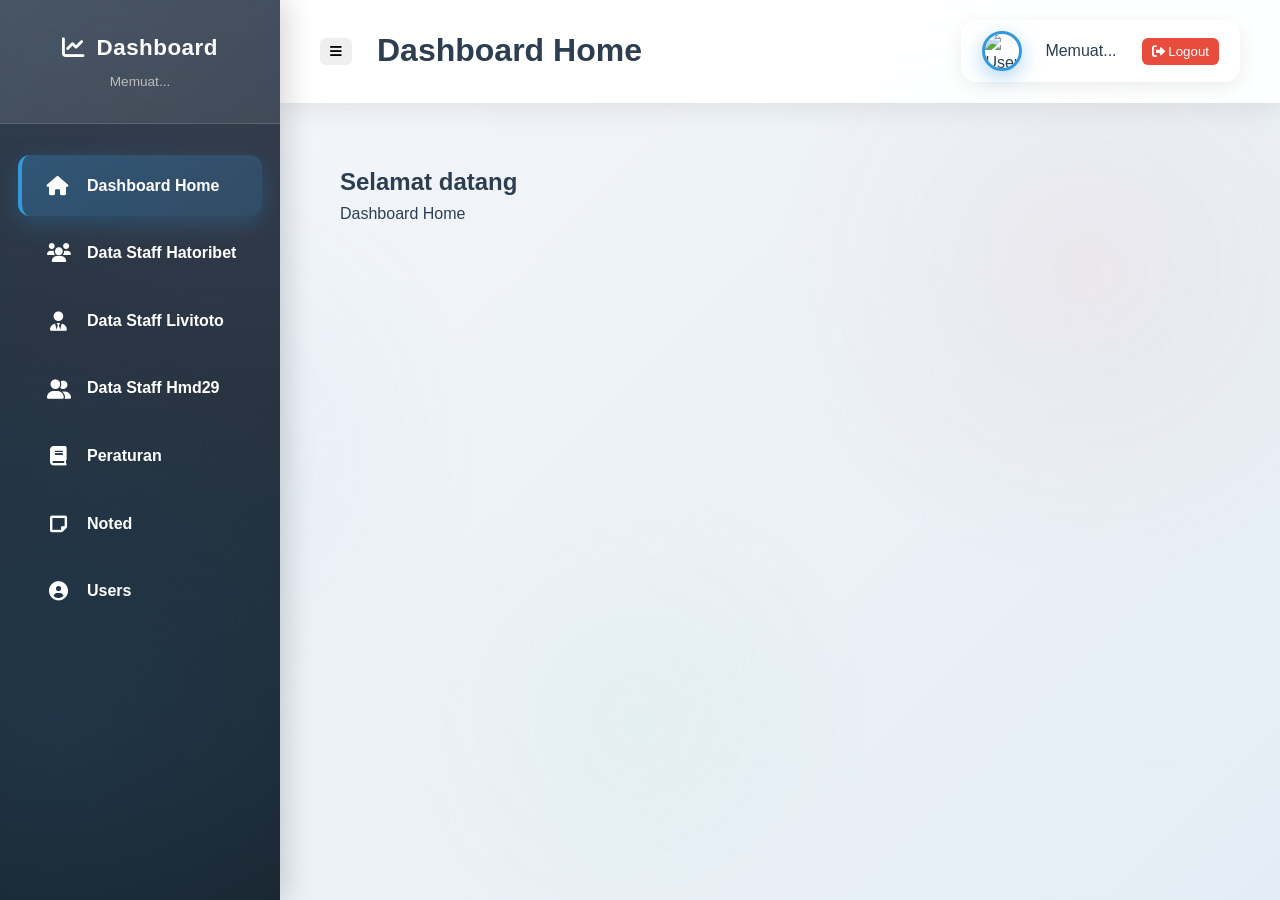
==== dashboard.html @ 5737545c "Update dashboard.html" ====
<!DOCTYPE html>
<html lang="id">
<head>
  <meta charset="utf-8" />
  <meta name="viewport" content="width=device-width,initial-scale=1" />
  <title>Dashboard Data Staff</title>
  <link rel="stylesheet" href="style.css">
  <link href="https://cdnjs.cloudflare.com/ajax/libs/font-awesome/6.0.0/css/all.min.css" rel="stylesheet">
  <style>
    .content-section{display:none;padding:20px}
    .content-section.active{display:block}
    .data-table{width:100%;border-collapse:collapse}
    .data-table th,.data-table td{padding:8px;border:1px solid #eee}
    .btn{padding:6px 10px;border-radius:6px;border:none;cursor:pointer}
    .btn-edit{background:#3498db;color:white}
    .btn-delete{background:#e74c3c;color:white}
    .btn-primary{background:#2ecc71;color:#fff;padding:8px 12px;border-radius:6px;border:none;cursor:pointer}
    .admin-only{display:none}
    body.admin-role .admin-only{display:inline-block}
    .collapsed{width:80px}
  </style>
</head>
<body>
  <div class="dashboard-container">
    <div class="sidebar">
      <div class="logo">
        <h2><i class="fas fa-chart-line"></i> Dashboard</h2>
        <p id="userEmail" style="font-size:.85em;color:#bbb;margin-top:5px">Memuat...</p>
      </div>
      <ul class="menu">
        <li class="menu-item active" data-content="home"><i class="fas fa-home"></i><span>Dashboard Home</span></li>
        <li class="menu-item" data-content="hatoribet"><i class="fas fa-users"></i><span>Data Staff Hatoribet</span></li>
        <li class="menu-item" data-content="livitoto"><i class="fas fa-user-tie"></i><span>Data Staff Livitoto</span></li>
        <li class="menu-item" data-content="hmd29"><i class="fas fa-user-friends"></i><span>Data Staff Hmd29</span></li>
        <li class="menu-item" data-content="peraturan"><i class="fas fa-book"></i><span>Peraturan</span></li>
        <li class="menu-item" data-content="noted"><i class="fas fa-sticky-note"></i><span>Noted</span></li>
        <li class="menu-item" data-content="users"><i class="fas fa-user-circle"></i><span>Users</span></li>
      </ul>
    </div>

    <div class="main-content">
      <header class="header">
        <div class="header-left">
          <button id="menuToggle" class="btn"><i class="fas fa-bars"></i></button>
          <h1 id="pageTitle">Dashboard Home</h1>
        </div>
        <div class="header-right">
          <div class="user-profile">
            <img id="userAvatar" src="https://ui-avatars.com/api/?name=User&background=0366d6&color=fff" style="width:40px;height:40px;border-radius:50%;" alt="User">
            <span id="userName" style="margin-left:8px">Memuat...</span>
            <button id="logoutBtn" class="btn" style="margin-left:10px;background:#e74c3c;color:white;"><i class="fas fa-sign-out-alt"></i> Logout</button>
          </div>
        </div>
      </header>

      <div class="content-area">
        <div id="home-content" class="content-section active">
          <h2>Selamat datang</h2>
          <p>Dashboard Home</p>
        </div>

        <!-- Hatoribet -->
        <div id="hatoribet-content" class="content-section">
          <div style="display:flex;justify-content:space-between;align-items:center">
            <h2>Data Staff Hatoribet</h2>
            <button id="addHatoribetBtn" class="btn-primary admin-only">Tambah Staff</button>
          </div>
          <table class="data-table" id="hatoribetTable"><thead><tr><th>Nama</th><th>Email</th><th>Gedung</th><th>Aksi</th></tr></thead><tbody></tbody></table>
        </div>

        <!-- Livitoto -->
        <div id="livitoto-content" class="content-section">
          <div style="display:flex;justify-content:space-between;align-items:center">
            <h2>Data Staff Livitoto</h2>
            <button id="addLivitotoBtn" class="btn-primary admin-only">Tambah Staff</button>
          </div>
          <table class="data-table" id="livitotoTable"><thead><tr><th>Nama</th><th>Email</th><th>Gedung</th><th>Aksi</th></tr></thead><tbody></tbody></table>
        </div>

        <!-- HMD29 -->
        <div id="hmd29-content" class="content-section">
          <div style="display:flex;justify-content:space-between;align-items:center">
            <h2>Data Staff Hmd29</h2>
            <button id="addHmd29Btn" class="btn-primary admin-only">Tambah Staff</button>
          </div>
          <table class="data-table" id="hmd29Table"><thead><tr><th>Nama</th><th>Email</th><th>Gedung</th><th>Aksi</th></tr></thead><tbody></tbody></table>
        </div>

        <!-- Peraturan -->
        <div id="peraturan-content" class="content-section">
          <h2>Peraturan</h2>
          <button id="addPeraturanBtn" class="btn-primary admin-only">Tambah Peraturan</button>
          <ul id="peraturanList"></ul>
        </div>

        <!-- Noted -->
        <div id="noted-content" class="content-section">
          <h2>Noted</h2>
          <button id="addNotedBtn" class="btn-primary admin-only">Tambah Noted</button>
          <ul id="notedList"></ul>
        </div>

        <!-- Users -->
        <div id="users-content" class="content-section">
          <h2>Manajemen Users</h2>
          <table class="data-table" id="usersTable"><thead><tr><th>Email</th><th>Username</th><th>Role</th><th>Can Edit</th><th>Aksi</th></tr></thead><tbody></tbody></table>
        </div>

      </div>
    </div>
  </div>

  <!-- 🔥 Firebase + Role Script -->
  <script type="module">
    import { initializeApp } from "https://www.gstatic.com/firebasejs/11.0.1/firebase-app.js";
    import { getAuth, onAuthStateChanged, signOut } from "https://www.gstatic.com/firebasejs/11.0.1/firebase-auth.js";
    import { getFirestore, collection, getDocs } from "https://www.gstatic.com/firebasejs/11.0.1/firebase-firestore.js";

    const firebaseConfig = {
      apiKey: "AIzaSyClRE2w0JeSj81gkccPC1au3hG8lQYbLzw",
      authDomain: "dashboard-png.firebaseapp.com",
      projectId: "dashboard-png",
      storageBucket: "dashboard-png.appspot.com",
      messagingSenderId: "121187805643",
      appId: "1:121187805643:web:6c67dd587abbe09f782e4e",
      measurementId: "G-N5MV2N5X33"
    };

    const app = initializeApp(firebaseConfig);
    const auth = getAuth(app);
    const db = getFirestore(app);

    const logoutBtn = document.getElementById("logoutBtn");
    const userEmail = document.getElementById("userEmail");
    const userName = document.getElementById("userName");
    const userAvatar = document.getElementById("userAvatar");

    onAuthStateChanged(auth, async (user) => {
      if (!user) {
        window.location.href = "index.html";
        return;
      }
      userEmail.textContent = user.email;
      userName.textContent = user.email.split('@')[0];
      userAvatar.src = `https://ui-avatars.com/api/?name=${encodeURIComponent(user.email.split('@')[0])}&background=0366d6&color=fff`;

      const isAdmin = user.email === "admin@company.com";
      document.body.classList.toggle("admin-role", isAdmin);

      try {
        const querySnapshot = await getDocs(collection(db, "staff"));
        console.log("Data staff:", querySnapshot.size);
      } catch (e) {
        console.warn("Firestore belum aktif atau kosong:", e.message);
      }
    });

    logoutBtn.addEventListener("click", async () => {
      await signOut(auth);
      window.location.href = "index.html";
    });
  </script>

  <!-- Script tampilan dashboard -->
  <script src="script.js"></script>
</body>
</html>
---- style.css ----
* {
    margin: 0;
    padding: 0;
    box-sizing: border-box;
    font-family: 'Segoe UI', Tahoma, Geneva, Verdana, sans-serif;
}

:root {
    --primary-color: #3498db;
    --secondary-color: #2c3e50;
    --accent-color: #e74c3c;
    --success-color: #27ae60;
    --warning-color: #f39c12;
    --light-bg: #f8f9fa;
    --dark-text: #2c3e50;
    --light-text: #7f8c8d;
    --border-color: #e1e8ed;
    --sidebar-width: 280px;
    --sidebar-collapsed: 80px;
    --card-shadow: 0 15px 35px rgba(0, 0, 0, 0.1);
    --hover-shadow: 0 25px 50px rgba(0, 0, 0, 0.15);
    --gradient-primary: linear-gradient(135deg, #667eea 0%, #764ba2 100%);
    --gradient-secondary: linear-gradient(135deg, #f093fb 0%, #f5576c 100%);
    --gradient-success: linear-gradient(135deg, #4facfe 0%, #00f2fe 100%);
    --gradient-warning: linear-gradient(135deg, #43e97b 0%, #38f9d7 100%);
}

body {
    background: linear-gradient(135deg, #f5f7fa 0%, #e4edf5 100%);
    color: var(--dark-text);
    line-height: 1.6;
    min-height: 100vh;
    position: relative;
    overflow-x: hidden;
}

body::before {
    content: '';
    position: fixed;
    top: 0;
    left: 0;
    width: 100%;
    height: 100%;
    background: 
        radial-gradient(circle at 15% 50%, rgba(52, 152, 219, 0.05) 0%, transparent 25%),
        radial-gradient(circle at 85% 30%, rgba(231, 76, 60, 0.05) 0%, transparent 25%),
        radial-gradient(circle at 50% 80%, rgba(46, 204, 113, 0.03) 0%, transparent 25%);
    z-index: -1;
}

.dashboard-container {
    display: flex;
    min-height: 100vh;
}

/* ===== SIDEBAR STYLES YANG DIPERBAIKI ===== */
.sidebar {
    width: var(--sidebar-width);
    background: linear-gradient(180deg, var(--secondary-color) 0%, #1a252f 100%);
    color: white;
    transition: all 0.4s cubic-bezier(0.4, 0, 0.2, 1);
    position: fixed;
    height: 100vh;
    z-index: 1000;
    box-shadow: 8px 0 25px rgba(0, 0, 0, 0.15);
    border-right: none;
    overflow: hidden;
}

.sidebar::before {
    content: '';
    position: absolute;
    top: 0;
    left: 0;
    width: 100%;
    height: 100%;
    background: 
        radial-gradient(circle at 20% 80%, rgba(52, 152, 219, 0.1) 0%, transparent 50%),
        radial-gradient(circle at 80% 20%, rgba(231, 76, 60, 0.05) 0%, transparent 50%);
    pointer-events: none;
}

.sidebar.collapsed {
    width: var(--sidebar-collapsed);
}

.logo {
    padding: 30px 25px;
    border-bottom: 1px solid rgba(255, 255, 255, 0.15);
    text-align: center;
    background: rgba(255, 255, 255, 0.08);
    backdrop-filter: blur(10px);
    position: relative;
    overflow: hidden;
}

.logo::before {
    content: '';
    position: absolute;
    top: 0;
    left: 0;
    width: 100%;
    height: 100%;
    background: linear-gradient(135deg, rgba(255, 255, 255, 0.1), transparent);
    opacity: 0.5;
}

.logo h2 {
    font-size: 1.4rem;
    display: flex;
    align-items: center;
    justify-content: center;
    gap: 12px;
    font-weight: 700;
    letter-spacing: 0.5px;
    position: relative;
}

.menu {
    list-style: none;
    padding: 25px 0;
}

.menu-item {
    padding: 18px 25px;
    display: flex;
    align-items: center;
    gap: 18px;
    cursor: pointer;
    transition: all 0.4s cubic-bezier(0.4, 0, 0.2, 1);
    border-left: 4px solid transparent;
    margin: 6px 18px;
    border-radius: 12px;
    position: relative;
    overflow: hidden;
}

.menu-item::before {
    content: '';
    position: absolute;
    top: 0;
    left: -100%;
    width: 100%;
    height: 100%;
    background: linear-gradient(90deg, transparent, rgba(255, 255, 255, 0.15), transparent);
    transition: left 0.6s;
}

.menu-item:hover::before {
    left: 100%;
}

.menu-item:hover {
    background: linear-gradient(135deg, rgba(52, 152, 219, 0.25), rgba(52, 152, 219, 0.15));
    border-left-color: var(--primary-color);
    transform: translateX(8px);
    box-shadow: 0 8px 25px rgba(52, 152, 219, 0.2);
}

.menu-item.active {
    background: linear-gradient(135deg, rgba(52, 152, 219, 0.3), rgba(52, 152, 219, 0.2));
    border-left-color: var(--primary-color);
    box-shadow: 0 8px 25px rgba(52, 152, 219, 0.25);
}

.menu-item i {
    width: 22px;
    text-align: center;
    font-size: 1.2rem;
    transition: transform 0.3s ease;
    position: relative;
    z-index: 1;
}

.menu-item:hover i {
    transform: scale(1.1);
}

.menu-item span {
    transition: all 0.3s ease;
    font-weight: 600;
    position: relative;
    z-index: 1;
}

.sidebar.collapsed .menu-item span {
    opacity: 0;
    width: 0;
    overflow: hidden;
}

/* ===== MAIN CONTENT STYLES YANG DIPERBAIKI ===== */
.main-content {
    flex: 1;
    margin-left: var(--sidebar-width);
    transition: margin-left 0.4s cubic-bezier(0.4, 0, 0.2, 1);
    background: transparent;
}

.sidebar.collapsed ~ .main-content {
    margin-left: var(--sidebar-collapsed);
}

.header {
    background: rgba(255, 255, 255, 0.95);
    backdrop-filter: blur(20px);
    padding: 20px 40px;
    box-shadow: 0 5px 25px rgba(0, 0, 0, 0.08);
    display: flex;
    justify-content: space-between;
    align-items: center;
    position: sticky;
    top: 0;
    z-index: 100;
    border-bottom: 1px solid rgba(255, 255, 255, 0.8);
}

.header-left {
    display: flex;
    align-items: center;
    gap: 25px;
}

.menu-toggle {
    background: none;
    border: none;
    font-size: 1.4rem;
    cursor: pointer;
    color: var(--dark-text);
    padding: 12px 14px;
    border-radius: 12px;
    transition: all 0.4s cubic-bezier(0.4, 0, 0.2, 1);
    background: rgba(52, 152, 219, 0.1);
    box-shadow: 0 4px 15px rgba(52, 152, 219, 0.2);
}

.menu-toggle:hover {
    background: rgba(52, 152, 219, 0.2);
    transform: rotate(90deg) scale(1.1);
}

.header-right .user-profile {
    display: flex;
    align-items: center;
    gap: 15px;
    padding: 10px 20px;
    border-radius: 15px;
    background: rgba(255, 255, 255, 0.8);
    backdrop-filter: blur(10px);
    transition: all 0.3s ease;
    border: 1px solid rgba(255, 255, 255, 0.5);
    box-shadow: 0 5px 20px rgba(0, 0, 0, 0.08);
}

.header-right .user-profile:hover {
    background: rgba(255, 255, 255, 0.95);
    transform: translateY(-2px);
    box-shadow: 0 8px 25px rgba(0, 0, 0, 0.12);
}

.user-profile img {
    width: 45px;
    height: 45px;
    border-radius: 50%;
    border: 3px solid var(--primary-color);
    box-shadow: 0 6px 20px rgba(52, 152, 219, 0.4);
    transition: transform 0.3s ease;
}

.user-profile:hover img {
    transform: scale(1.1);
}

/* ===== LOGOUT BUTTON STYLES YANG DIPERBAIKI ===== */
.logout-btn {
    background: linear-gradient(135deg, var(--accent-color), #c0392b) !important;
    color: white !important;
    border: none !important;
    padding: 12px 20px !important;
    border-radius: 10px !important;
    cursor: pointer !important;
    margin-left: 15px !important;
    font-size: 14px !important;
    font-weight: 600 !important;
    transition: all 0.4s cubic-bezier(0.4, 0, 0.2, 1) !important;
    box-shadow: 0 6px 20px rgba(231, 76, 60, 0.4) !important;
    position: relative !important;
    overflow: hidden !important;
}

.logout-btn::before {
    content: '' !important;
    position: absolute !important;
    top: 0 !important;
    left: -100% !important;
    width: 100% !important;
    height: 100% !important;
    background: linear-gradient(90deg, transparent, rgba(255, 255, 255, 0.2), transparent) !important;
    transition: left 0.6s !important;
}

.logout-btn:hover::before {
    left: 100% !important;
}

.logout-btn:hover {
    background: linear-gradient(135deg, #c0392b, #a93226) !important;
    transform: translateY(-3px) !important;
    box-shadow: 0 10px 30px rgba(231, 76, 60, 0.5) !important;
}

/* ===== CONTENT AREA STYLES YANG DIPERBAIKI ===== */
.content-area {
    padding: 40px;
}

.content-section {
    display: none;
    animation: fadeInUp 0.6s cubic-bezier(0.4, 0, 0.2, 1);
}

.content-section.active {
    display: block;
}

@keyframes fadeInUp {
    from { 
        opacity: 0; 
        transform: translateY(40px); 
    }
    to { 
        opacity: 1; 
        transform: translateY(0); 
    }
}

@keyframes fadeIn {
    from { 
        opacity: 0; 
        transform: translateY(20px); 
    }
    to { 
        opacity: 1; 
        transform: translateY(0); 
    }
}

/* ===== HOME CONTENT YANG DIPERBAIKI ===== */
.welcome-section {
    background: var(--gradient-primary);
    color: white;
    padding: 50px 45px;
    border-radius: 25px;
    margin-bottom: 40px;
    text-align: center;
    position: relative;
    overflow: hidden;
    box-shadow: var(--card-shadow);
}

.welcome-section::before {
    content: '';
    position: absolute;
    top: -50%;
    left: -50%;
    width: 200%;
    height: 200%;
    background: 
        radial-gradient(circle at 20% 80%, rgba(255, 255, 255, 0.15) 0%, transparent 50%),
        radial-gradient(circle at 80% 20%, rgba(255, 255, 255, 0.1) 0%, transparent 50%);
    animation: rotate 15s linear infinite;
}

@keyframes rotate {
    from { transform: rotate(0deg); }
    to { transform: rotate(360deg); }
}

.welcome-section h2 {
    font-size: 2.5rem;
    margin-bottom: 20px;
    font-weight: 800;
    position: relative;
    text-shadow: 0 2px 10px rgba(0, 0, 0, 0.2);
}

.welcome-section p {
    font-size: 1.2rem;
    opacity: 0.9;
    position: relative;
    font-weight: 500;
}

.stats-grid {
    display: grid;
    grid-template-columns: repeat(auto-fit, minmax(300px, 1fr));
    gap: 30px;
    margin-bottom: 40px;
}

.stat-card {
    background: rgba(255, 255, 255, 0.95);
    backdrop-filter: blur(20px);
    padding: 35px 30px;
    border-radius: 20px;
    box-shadow: var(--card-shadow);
    display: flex;
    align-items: center;
    gap: 25px;
    transition: all 0.5s cubic-bezier(0.4, 0, 0.2, 1);
    position: relative;
    overflow: hidden;
    border: 1px solid rgba(255, 255, 255, 0.8);
}

.stat-card::before {
    content: '';
    position: absolute;
    top: 0;
    left: 0;
    right: 0;
    height: 5px;
    background: var(--gradient-primary);
}

.stat-card::after {
    content: '';
    position: absolute;
    top: 0;
    left: -100%;
    width: 100%;
    height: 100%;
    background: linear-gradient(90deg, transparent, rgba(255, 255, 255, 0.4), transparent);
    transition: left 0.6s;
}

.stat-card:hover::after {
    left: 100%;
}

.stat-card:hover {
    transform: translateY(-10px) scale(1.02);
    box-shadow: var(--hover-shadow);
}

.stat-icon {
    width: 80px;
    height: 80px;
    background: var(--gradient-primary);
    border-radius: 20px;
    display: flex;
    align-items: center;
    justify-content: center;
    font-size: 2rem;
    color: white;
    box-shadow: 0 10px 30px rgba(52, 152, 219, 0.4);
    position: relative;
    overflow: hidden;
}

.stat-icon::before {
    content: '';
    position: absolute;
    top: 0;
    left: 0;
    width: 100%;
    height: 100%;
    background: linear-gradient(135deg, rgba(255, 255, 255, 0.2), transparent);
}

.stat-info {
    flex: 1;
}

.stat-info h3 {
    color: var(--light-text);
    font-size: 1rem;
    margin-bottom: 10px;
    font-weight: 700;
    text-transform: uppercase;
    letter-spacing: 0.8px;
}

.stat-number {
    font-size: 2.5rem;
    font-weight: 900;
    color: var(--dark-text);
    background: linear-gradient(135deg, var(--dark-text), var(--primary-color));
    -webkit-background-clip: text;
    -webkit-text-fill-color: transparent;
    text-shadow: 0 2px 10px rgba(0, 0, 0, 0.1);
}

.recent-activity {
    background: rgba(255, 255, 255, 0.95);
    backdrop-filter: blur(20px);
    padding: 35px;
    border-radius: 20px;
    box-shadow: var(--card-shadow);
    text-align: center;
    border: 1px solid rgba(255, 255, 255, 0.8);
}

.recent-activity h3 {
    margin-bottom: 30px;
    color: var(--dark-text);
    font-size: 1.5rem;
    font-weight: 800;
    position: relative;
    display: inline-block;
}

.recent-activity h3::after {
    content: '';
    position: absolute;
    bottom: -10px;
    left: 50%;
    transform: translateX(-50%);
    width: 60px;
    height: 4px;
    background: var(--gradient-primary);
    border-radius: 2px;
}

.activity-list {
    text-align: left;
}

.activity-item {
    display: flex;
    align-items: center;
    gap: 20px;
    padding: 20px 0;
    border-bottom: 1px solid rgba(0, 0, 0, 0.08);
    transition: all 0.3s ease;
    border-radius: 12px;
    margin: 5px 0;
}

.activity-item:hover {
    background: rgba(52, 152, 219, 0.05);
    padding-left: 15px;
    transform: translateX(5px);
}

.activity-item:last-child {
    border-bottom: none;
}

.activity-icon {
    width: 50px;
    height: 50px;
    background: linear-gradient(135deg, var(--primary-color), #2980b9);
    border-radius: 14px;
    display: flex;
    align-items: center;
    justify-content: center;
    color: white;
    box-shadow: 0 6px 20px rgba(52, 152, 219, 0.4);
    position: relative;
    overflow: hidden;
}

.activity-icon::before {
    content: '';
    position: absolute;
    top: 0;
    left: 0;
    width: 100%;
    height: 100%;
    background: linear-gradient(135deg, rgba(255, 255, 255, 0.2), transparent);
}

.activity-content {
    flex: 1;
    text-align: left;
}

/* ===== ACTIVITY STYLES IMPROVEMENT ===== */
.activity-header {
    display: flex;
    justify-content: space-between;
    align-items: center;
    margin-bottom: 8px;
    gap: 15px;
    flex-wrap: wrap;
}

.activity-timestamp {
    font-size: 0.8rem;
    font-weight: 700;
    color: var(--primary-color);
    background: rgba(52, 152, 219, 0.1);
    padding: 4px 8px;
    border-radius: 6px;
    border: 1px solid rgba(52, 152, 219, 0.2);
}

.activity-user {
    font-size: 0.8rem;
    font-weight: 600;
    color: var(--light-text);
    background: rgba(127, 140, 141, 0.1);
    padding: 4px 8px;
    border-radius: 6px;
    border: 1px solid rgba(127, 140, 141, 0.2);
}

.activity-message {
    font-weight: 700;
    color: var(--dark-text);
    font-size: 0.95rem;
    margin: 0;
    line-height: 1.4;
}

.activity-content {
    flex: 1;
    text-align: left;
}

.activity-item:hover .activity-timestamp {
    background: rgba(52, 152, 219, 0.2);
    transform: translateY(-1px);
}

.activity-item:hover .activity-user {
    background: rgba(127, 140, 141, 0.2);
    transform: translateY(-1px);
}

/* ===== SECTION HEADER YANG DIPERBAIKI ===== */
.section-header {
    display: flex;
    justify-content: space-between;
    align-items: center;
    margin-bottom: 40px;
    text-align: center;
}

.section-header h2 {
    color: var(--dark-text);
    flex: 1;
    font-size: 2rem;
    font-weight: 900;
    background: linear-gradient(135deg, var(--dark-text), var(--primary-color));
    -webkit-background-clip: text;
    -webkit-text-fill-color: transparent;
    text-shadow: 0 2px 10px rgba(0, 0, 0, 0.1);
}

.btn-primary {
    background: var(--gradient-primary);
    color: white;
    border: none;
    padding: 16px 28px;
    border-radius: 15px;
    cursor: pointer;
    display: flex;
    align-items: center;
    gap: 12px;
    transition: all 0.4s cubic-bezier(0.4, 0, 0.2, 1);
    font-weight: 700;
    box-shadow: 0 8px 25px rgba(52, 152, 219, 0.4);
    position: relative;
    overflow: hidden;
}

.btn-primary::before {
    content: '';
    position: absolute;
    top: 0;
    left: -100%;
    width: 100%;
    height: 100%;
    background: linear-gradient(90deg, transparent, rgba(255, 255, 255, 0.2), transparent);
    transition: left 0.6s;
}

.btn-primary:hover::before {
    left: 100%;
}

.btn-primary:hover {
    transform: translateY(-5px);
    box-shadow: 0 15px 35px rgba(52, 152, 219, 0.5);
}

/* ===== TABLE CONTAINER YANG DIPERBAIKI ===== */
.table-container {
    background: rgba(255, 255, 255, 0.95);
    backdrop-filter: blur(20px);
    border-radius: 20px;
    overflow: hidden;
    box-shadow: var(--card-shadow);
    border: 1px solid rgba(255, 255, 255, 0.8);
}

.table-wrapper {
    overflow-x: auto;
    max-width: 100%;
    border-radius: 20px;
}

.data-table {
    width: 100%;
    border-collapse: collapse;
    min-width: 1200px;
}

.data-table th,
.data-table td {
    padding: 18px 20px;
    text-align: center;
    border-bottom: 1px solid rgba(0, 0, 0, 0.08);
    font-size: 0.95rem;
    vertical-align: middle;
    transition: all 0.3s ease;
}

.data-table th {
    background: linear-gradient(135deg, #f8f9fa, #e9ecef);
    font-weight: 800;
    color: var(--dark-text);
    position: sticky;
    top: 0;
    white-space: nowrap;
    text-transform: uppercase;
    letter-spacing: 0.8px;
    font-size: 0.9rem;
    backdrop-filter: blur(10px);
}

.data-table tr {
    transition: all 0.3s ease;
}

.data-table tr:hover td {
    background: rgba(52, 152, 219, 0.05);
    transform: scale(1.01);
}

.data-table th:nth-child(1) { min-width: 160px; }
.data-table th:nth-child(2) { min-width: 90px; }
.data-table th:nth-child(3) { min-width: 110px; }
.data-table th:nth-child(4) { min-width: 110px; }
.data-table th:nth-child(5) { min-width: 190px; }
.data-table th:nth-child(6) { min-width: 110px; }
.data-table th:nth-child(7) { min-width: 130px; }
.data-table th:nth-child(8) { min-width: 160px; }
.data-table th:nth-child(9) { min-width: 110px; }
.data-table th:nth-child(10) { min-width: 110px; }
.data-table th:nth-child(11) { min-width: 90px; }
.data-table th:nth-child(12) { min-width: 130px; }
.data-table th:nth-child(13) { min-width: 130px; }

/* ===== STAFF INFO YANG DIPERBAIKI ===== */
.staff-info {
    display: flex;
    align-items: center;
    justify-content: center;
}

.staff-details {
    text-align: center;
}

.staff-name {
    font-weight: 800;
    color: var(--dark-text);
    font-size: 1rem;
}

.staff-inisial {
    font-size: 0.85rem;
    color: var(--light-text);
    margin-top: 3px;
}

.status {
    padding: 8px 16px;
    border-radius: 25px;
    font-size: 0.85rem;
    font-weight: 700;
    display: inline-block;
    box-shadow: 0 4px 15px rgba(0, 0, 0, 0.1);
}

.status.active {
    background: linear-gradient(135deg, #d4edda, #c3e6cb);
    color: #155724;
}

.status.inactive {
    background: linear-gradient(135deg, #f8d7da, #f1b0b7);
    color: #721c24;
}

.masa-kerja-badge {
    padding: 10px 14px;
    border-radius: 10px;
    font-size: 0.85rem;
    font-weight: 700;
    display: inline-block;
    min-width: 110px;
    box-shadow: 0 4px 15px rgba(0, 0, 0, 0.1);
}

.masa-kerja-badge.new {
    background: linear-gradient(135deg, #fff3cd, #ffeaa7);
    color: #856404;
    border: 1px solid #ffeaa7;
}

.masa-kerja-badge.mid {
    background: linear-gradient(135deg, #d1ecf1, #b8e2e8);
    color: #0c5460;
    border: 1px solid #b8e2e8;
}

.masa-kerja-badge.senior {
    background: linear-gradient(135deg, #d4edda, #c3e6cb);
    color: #155724;
    border: 1px solid #c3e6cb;
}

.action-buttons {
    display: flex;
    gap: 8px;
    justify-content: center;
}

.btn-action {
    background: none;
    border: none;
    padding: 12px;
    border-radius: 10px;
    cursor: pointer;
    color: var(--light-text);
    transition: all 0.3s ease;
    display: flex;
    align-items: center;
    justify-content: center;
    box-shadow: 0 4px 15px rgba(0, 0, 0, 0.1);
    position: relative;
    overflow: hidden;
}

.btn-action::before {
    content: '';
    position: absolute;
    top: 0;
    left: -100%;
    width: 100%;
    height: 100%;
    background: linear-gradient(90deg, transparent, rgba(255, 255, 255, 0.3), transparent);
    transition: left 0.4s;
}

.btn-action:hover::before {
    left: 100%;
}

.btn-action:hover {
    transform: translateY(-3px);
    box-shadow: 0 8px 25px rgba(0, 0, 0, 0.15);
}

.btn-view {
    background: linear-gradient(135deg, #17a2b8, #138496);
    color: white;
}

.btn-view:hover {
    background: linear-gradient(135deg, #138496, #117a8b);
}

.btn-edit {
    background: linear-gradient(135deg, #ffc107, #e0a800);
    color: white;
}

.btn-edit:hover {
    background: linear-gradient(135deg, #e0a800, #d39e00);
}

.btn-delete {
    background: linear-gradient(135deg, #dc3545, #c82333);
    color: white;
}

.btn-delete:hover {
    background: linear-gradient(135deg, #c82333, #bd2130);
}

.empty-state {
    text-align: center;
    padding: 80px 20px;
    color: var(--light-text);
}

.empty-state i {
    font-size: 4rem;
    margin-bottom: 25px;
    opacity: 0.6;
    display: block;
    color: var(--primary-color);
}

.empty-state p {
    font-size: 1.3rem;
    margin: 0;
    font-weight: 600;
}

/* ===== USERS GRID YANG DIPERBAIKI ===== */
.users-grid {
    display: grid;
    grid-template-columns: repeat(auto-fill, minmax(340px, 1fr));
    gap: 30px;
}

.user-card {
    background: rgba(255, 255, 255, 0.95);
    backdrop-filter: blur(20px);
    padding: 35px 30px;
    border-radius: 20px;
    box-shadow: var(--card-shadow);
    display: flex;
    align-items: center;
    gap: 20px;
    text-align: center;
    transition: all 0.4s cubic-bezier(0.4, 0, 0.2, 1);
    border: 1px solid rgba(255, 255, 255, 0.8);
    position: relative;
    overflow: hidden;
}

.user-card::before {
    content: '';
    position: absolute;
    top: 0;
    left: 0;
    right: 0;
    height: 5px;
    background: var(--gradient-primary);
}

.user-card:hover {
    transform: translateY(-8px);
    box-shadow: var(--hover-shadow);
}

.user-avatar img {
    width: 70px;
    height: 70px;
    border-radius: 50%;
    border: 4px solid var(--primary-color);
    box-shadow: 0 8px 25px rgba(52, 152, 219, 0.4);
    transition: transform 0.3s ease;
}

.user-card:hover .user-avatar img {
    transform: scale(1.1);
}

.user-info {
    flex: 1;
    text-align: center;
}

.user-info h3 {
    margin-bottom: 10px;
    font-weight: 800;
    color: var(--dark-text);
    font-size: 1.2rem;
}

.user-info p {
    color: var(--light-text);
    margin-bottom: 12px;
    font-size: 1rem;
}

.role {
    padding: 6px 16px;
    border-radius: 20px;
    font-size: 0.8rem;
    font-weight: 800;
    text-transform: uppercase;
    letter-spacing: 0.8px;
    box-shadow: 0 4px 15px rgba(0, 0, 0, 0.1);
}

.role.administrator {
    background: linear-gradient(135deg, #d4edff, #b3d9ff);
    color: #004085;
}

.role.kasir {
    background: linear-gradient(135deg, #e2e3e5, #d6d8db);
    color: #383d41;
}

.user-actions {
    display: flex;
    gap: 8px;
}

/* ===== MODAL STYLES YANG DIPERBAIKI ===== */
.modal {
    display: none;
    position: fixed;
    z-index: 2000;
    left: 0;
    top: 0;
    width: 100%;
    height: 100%;
    background-color: rgba(0, 0, 0, 0.7);
    backdrop-filter: blur(8px);
    animation: fadeIn 0.4s ease;
}

.modal-content {
    background-color: rgba(255, 255, 255, 0.95);
    backdrop-filter: blur(30px);
    margin: 3% auto;
    padding: 0;
    border-radius: 25px;
    width: 90%;
    max-width: 900px;
    max-height: 90vh;
    overflow-y: auto;
    box-shadow: 
        0 30px 60px rgba(0, 0, 0, 0.3),
        0 0 0 1px rgba(255, 255, 255, 0.2);
    animation: slideInUp 0.5s cubic-bezier(0.4, 0, 0.2, 1);
    border: 1px solid rgba(255, 255, 255, 0.3);
}

@keyframes slideInUp {
    from { 
        transform: translateY(60px) scale(0.95); 
        opacity: 0; 
    }
    to { 
        transform: translateY(0) scale(1); 
        opacity: 1; 
    }
}

.modal-header {
    background: var(--gradient-primary);
    color: white;
    padding: 30px 40px;
    border-radius: 25px 25px 0 0;
    display: flex;
    justify-content: space-between;
    align-items: center;
    text-align: center;
    position: relative;
    overflow: hidden;
}

.modal-header::before {
    content: '';
    position: absolute;
    top: -50%;
    left: -50%;
    width: 200%;
    height: 200%;
    background: 
        radial-gradient(circle at 20% 80%, rgba(255, 255, 255, 0.2) 0%, transparent 50%),
        radial-gradient(circle at 80% 20%, rgba(255, 255, 255, 0.1) 0%, transparent 50%);
}

.modal-header h3 {
    margin: 0;
    font-size: 1.7rem;
    flex: 1;
    font-weight: 800;
    position: relative;
    text-shadow: 0 2px 10px rgba(0, 0, 0, 0.2);
}

.close {
    font-size: 30px;
    font-weight: bold;
    cursor: pointer;
    transition: all 0.3s ease;
    position: relative;
    z-index: 1;
    width: 40px;
    height: 40px;
    display: flex;
    align-items: center;
    justify-content: center;
    border-radius: 50%;
}

.close:hover {
    transform: rotate(90deg) scale(1.1);
    background: rgba(255, 255, 255, 0.2);
}

.modal-body {
    padding: 40px;
}

/* ===== FORM STYLES YANG DIPERBAIKI ===== */
.staff-form {
    display: flex;
    flex-direction: column;
    gap: 30px;
}

.form-row {
    display: grid;
    grid-template-columns: 1fr 1fr;
    gap: 30px;
}

.form-group {
    display: flex;
    flex-direction: column;
    text-align: left;
}

.form-group label {
    margin-bottom: 12px;
    font-weight: 800;
    color: var(--dark-text);
    font-size: 1rem;
    text-transform: uppercase;
    letter-spacing: 0.8px;
}

.form-group input,
.form-group select,
.form-group textarea {
    padding: 16px 20px;
    border: 2px solid rgba(0, 0, 0, 0.1);
    border-radius: 12px;
    font-size: 1rem;
    transition: all 0.3s ease;
    text-align: left;
    background: rgba(255, 255, 255, 0.8);
    box-shadow: 0 4px 15px rgba(0, 0, 0, 0.05);
}

.form-group input:focus,
.form-group select:focus,
.form-group textarea:focus {
    outline: none;
    border-color: var(--primary-color);
    box-shadow: 
        0 0 0 4px rgba(52, 152, 219, 0.15),
        0 8px 25px rgba(52, 152, 219, 0.2);
    background: white;
    transform: translateY(-2px);
}

.form-group input.readonly {
    background-color: rgba(248, 249, 250, 0.8);
    color: var(--light-text);
    cursor: not-allowed;
    opacity: 0.7;
}

.form-actions {
    display: flex;
    justify-content: center;
    gap: 20px;
    margin-top: 40px;
    padding-top: 30px;
    border-top: 1px solid rgba(0, 0, 0, 0.1);
}

.btn-secondary {
    background: linear-gradient(135deg, #6c757d, #5a6268);
    color: white;
    border: none;
    padding: 16px 32px;
    border-radius: 15px;
    cursor: pointer;
    font-size: 1rem;
    transition: all 0.4s cubic-bezier(0.4, 0, 0.2, 1);
    font-weight: 700;
    box-shadow: 0 8px 25px rgba(108, 117, 125, 0.4);
    position: relative;
    overflow: hidden;
}

.btn-secondary::before {
    content: '';
    position: absolute;
    top: 0;
    left: -100%;
    width: 100%;
    height: 100%;
    background: linear-gradient(90deg, transparent, rgba(255, 255, 255, 0.2), transparent);
    transition: left 0.6s;
}

.btn-secondary:hover::before {
    left: 100%;
}

.btn-secondary:hover {
    background: linear-gradient(135deg, #5a6268, #495057);
    transform: translateY(-3px);
    box-shadow: 0 12px 30px rgba(108, 117, 125, 0.5);
}

/* ===== STAFF DETAIL STYLES YANG DIPERBAIKI ===== */
.staff-detail {
    display: grid;
    grid-template-columns: 1fr 1fr;
    gap: 25px;
}

.detail-item {
    display: flex;
    flex-direction: column;
    gap: 10px;
    text-align: center;
    padding: 25px;
    background: linear-gradient(135deg, #f8f9fa, #e9ecef);
    border-radius: 15px;
    transition: all 0.3s ease;
    border: 1px solid rgba(0, 0, 0, 0.05);
    box-shadow: 0 5px 15px rgba(0, 0, 0, 0.05);
}

.detail-item:hover {
    transform: translateY(-5px);
    box-shadow: 0 15px 30px rgba(0, 0, 0, 0.1);
}

.detail-item.full-width {
    grid-column: 1 / -1;
}

.detail-label {
    font-weight: 800;
    color: var(--dark-text);
    font-size: 0.95rem;
    text-transform: uppercase;
    letter-spacing: 0.8px;
}

.detail-value {
    color: var(--light-text);
    font-size: 1.1rem;
    font-weight: 700;
}

/* ===== NOTIFICATION STYLES YANG DIPERBAIKI ===== */
.notification {
    position: fixed;
    top: 30px;
    right: 30px;
    padding: 20px 25px;
    border-radius: 15px;
    box-shadow: 0 20px 40px rgba(0,0,0,0.2);
    z-index: 3000;
    animation: slideInRight 0.5s cubic-bezier(0.4, 0, 0.2, 1);
    text-align: center;
    color: white;
    backdrop-filter: blur(20px);
    border: 1px solid rgba(255, 255, 255, 0.3);
    max-width: 400px;
}

.notification.success {
    background: linear-gradient(135deg, var(--success-color), #219653);
}

.notification.error {
    background: linear-gradient(135deg, var(--accent-color), #c0392b);
}

.notification.info {
    background: linear-gradient(135deg, var(--primary-color), #2980b9);
}

.notification-content {
    display: flex;
    align-items: center;
    gap: 15px;
    justify-content: flex-start;
}

@keyframes slideInRight {
    from { 
        transform: translateX(100%) translateY(-20px); 
        opacity: 0; 
    }
    to { 
        transform: translateX(0) translateY(0); 
        opacity: 1; 
    }
}

@keyframes slideOutRight {
    from { 
        transform: translateX(0) translateY(0); 
        opacity: 1; 
    }
    to { 
        transform: translateX(100%) translateY(-20px); 
        opacity: 0; 
    }
}

/* ===== RESPONSIVE DESIGN YANG DIPERBAIKI ===== */
@media (max-width: 1024px) {
    .sidebar {
        width: var(--sidebar-collapsed);
    }
    
    .sidebar .menu-item span {
        opacity: 0;
        width: 0;
        overflow: hidden;
    }
    
    .main-content {
        margin-left: var(--sidebar-collapsed);
    }
    
    .content-area {
        padding: 30px;
    }
    
    .stats-grid {
        grid-template-columns: repeat(auto-fit, minmax(280px, 1fr));
        gap: 25px;
    }
}

@media (max-width: 768px) {
    .header {
        padding: 15px 25px;
        flex-direction: column;
        gap: 20px;
        align-items: flex-start;
    }
    
    .content-area {
        padding: 25px;
    }
    
    .stats-grid {
        grid-template-columns: 1fr;
    }
    
    .section-header {
        flex-direction: column;
        gap: 20px;
        align-items: center;
        text-align: center;
    }
    
    .table-container {
        border-radius: 15px;
        margin: 0 -10px;
    }
    
    .data-table {
        font-size: 0.85rem;
    }
    
    .data-table th,
    .data-table td {
        padding: 15px 12px;
    }
    
    .users-grid {
        grid-template-columns: 1fr;
    }
    
    .modal-content {
        width: 95%;
        margin: 5% auto;
        border-radius: 20px;
    }
    
    .form-row {
        grid-template-columns: 1fr;
        gap: 20px;
    }
    
    .form-actions {
        flex-direction: column;
    }
    
    .btn-secondary,
    .btn-primary {
        width: 100%;
    }
    
    .staff-detail {
        grid-template-columns: 1fr;
    }
    
    .action-buttons {
        flex-direction: column;
    }
    
    .welcome-section {
        padding: 35px 25px;
    }
    
    .welcome-section h2 {
        font-size: 2rem;
    }
    
    /* Responsive design untuk activity header */
    .activity-header {
        flex-direction: column;
        align-items: flex-start;
        gap: 8px;
    }
    
    .activity-timestamp,
    .activity-user {
        font-size: 0.75rem;
    }
}

@media (max-width: 480px) {
    .welcome-section h2 {
        font-size: 1.7rem;
    }
    
    .stat-card {
        padding: 25px 20px;
        flex-direction: column;
        text-align: center;
    }
    
    .stat-icon {
        width: 70px;
        height: 70px;
        font-size: 1.8rem;
    }
    
    .stat-number {
        font-size: 2.2rem;
    }
    
    .content-area {
        padding: 20px;
    }
    
    .modal-body {
        padding: 30px 25px;
    }
    
    .modal-header {
        padding: 25px 30px;
    }
}

/* ===== ANIMASI TAMBAHAN ===== */
@keyframes pulse {
    0% { transform: scale(1); }
    50% { transform: scale(1.05); }
    100% { transform: scale(1); }
}

.pulse {
    animation: pulse 2s infinite;
}

/* ===== SCROLLBAR CUSTOM ===== */
::-webkit-scrollbar {
    width: 10px;
}

::-webkit-scrollbar-track {
    background: rgba(0, 0, 0, 0.05);
    border-radius: 10px;
}

::-webkit-scrollbar-thumb {
    background: var(--primary-color);
    border-radius: 10px;
    box-shadow: 0 2px 10px rgba(52, 152, 219, 0.3);
}

::-webkit-scrollbar-thumb:hover {
    background: #2980b9;
}

/* ===== LOADING ANIMATION ===== */
.loading {
    display: inline-block;
    width: 22px;
    height: 22px;
    border: 3px solid rgba(255,255,255,.3);
    border-radius: 50%;
    border-top-color: #fff;
    animation: spin 1s ease-in-out infinite;
}

@keyframes spin {
    to { transform: rotate(360deg); }
}

/* ===== FLOATING ANIMATION ===== */
@keyframes float {
    0%, 100% { transform: translateY(0px); }
    50% { transform: translateY(-15px); }
}

.floating {
    animation: float 6s ease-in-out infinite;
}

/* ===== GLOW ANIMATION ===== */
@keyframes glow {
    0%, 100% { box-shadow: 0 0 25px rgba(52, 152, 219, 0.4); }
    50% { box-shadow: 0 0 35px rgba(52, 152, 219, 0.7); }
}

.glow {
    animation: glow 3s ease-in-out infinite;

}
body.admin-role {
  --primary-color: #2ecc71;
}

body.admin-role .header {
  background: linear-gradient(135deg, #2ecc71, #27ae60);
}
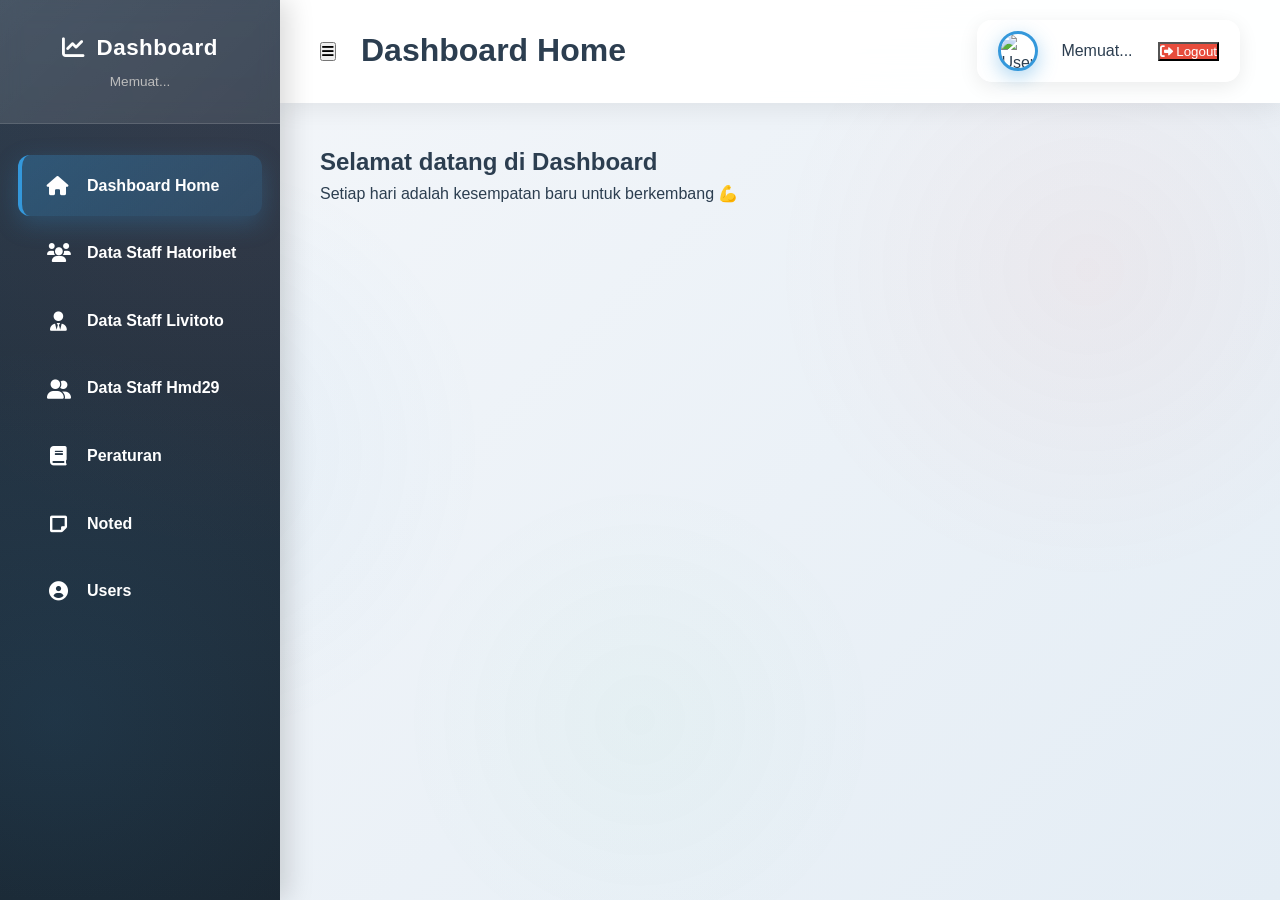
==== commit 10643e96: "Update dashboard.html" ====
--- a/dashboard.html
+++ b/dashboard.html
@@ -6,19 +6,6 @@
   <title>Dashboard Data Staff</title>
   <link rel="stylesheet" href="style.css">
   <link href="https://cdnjs.cloudflare.com/ajax/libs/font-awesome/6.0.0/css/all.min.css" rel="stylesheet">
-  <style>
-    .content-section{display:none;padding:20px}
-    .content-section.active{display:block}
-    .data-table{width:100%;border-collapse:collapse}
-    .data-table th,.data-table td{padding:8px;border:1px solid #eee}
-    .btn{padding:6px 10px;border-radius:6px;border:none;cursor:pointer}
-    .btn-edit{background:#3498db;color:white}
-    .btn-delete{background:#e74c3c;color:white}
-    .btn-primary{background:#2ecc71;color:#fff;padding:8px 12px;border-radius:6px;border:none;cursor:pointer}
-    .admin-only{display:none}
-    body.admin-role .admin-only{display:inline-block}
-    .collapsed{width:80px}
-  </style>
 </head>
 <body>
   <div class="dashboard-container">
@@ -55,113 +42,41 @@
 
       <div class="content-area">
         <div id="home-content" class="content-section active">
-          <h2>Selamat datang</h2>
-          <p>Dashboard Home</p>
+          <h2>Selamat datang di Dashboard</h2>
+          <p>Setiap hari adalah kesempatan baru untuk berkembang 💪</p>
         </div>
-
-        <!-- Hatoribet -->
-        <div id="hatoribet-content" class="content-section">
-          <div style="display:flex;justify-content:space-between;align-items:center">
-            <h2>Data Staff Hatoribet</h2>
-            <button id="addHatoribetBtn" class="btn-primary admin-only">Tambah Staff</button>
-          </div>
-          <table class="data-table" id="hatoribetTable"><thead><tr><th>Nama</th><th>Email</th><th>Gedung</th><th>Aksi</th></tr></thead><tbody></tbody></table>
-        </div>
-
-        <!-- Livitoto -->
-        <div id="livitoto-content" class="content-section">
-          <div style="display:flex;justify-content:space-between;align-items:center">
-            <h2>Data Staff Livitoto</h2>
-            <button id="addLivitotoBtn" class="btn-primary admin-only">Tambah Staff</button>
-          </div>
-          <table class="data-table" id="livitotoTable"><thead><tr><th>Nama</th><th>Email</th><th>Gedung</th><th>Aksi</th></tr></thead><tbody></tbody></table>
-        </div>
-
-        <!-- HMD29 -->
-        <div id="hmd29-content" class="content-section">
-          <div style="display:flex;justify-content:space-between;align-items:center">
-            <h2>Data Staff Hmd29</h2>
-            <button id="addHmd29Btn" class="btn-primary admin-only">Tambah Staff</button>
-          </div>
-          <table class="data-table" id="hmd29Table"><thead><tr><th>Nama</th><th>Email</th><th>Gedung</th><th>Aksi</th></tr></thead><tbody></tbody></table>
-        </div>
-
-        <!-- Peraturan -->
-        <div id="peraturan-content" class="content-section">
-          <h2>Peraturan</h2>
-          <button id="addPeraturanBtn" class="btn-primary admin-only">Tambah Peraturan</button>
-          <ul id="peraturanList"></ul>
-        </div>
-
-        <!-- Noted -->
-        <div id="noted-content" class="content-section">
-          <h2>Noted</h2>
-          <button id="addNotedBtn" class="btn-primary admin-only">Tambah Noted</button>
-          <ul id="notedList"></ul>
-        </div>
-
-        <!-- Users -->
-        <div id="users-content" class="content-section">
-          <h2>Manajemen Users</h2>
-          <table class="data-table" id="usersTable"><thead><tr><th>Email</th><th>Username</th><th>Role</th><th>Can Edit</th><th>Aksi</th></tr></thead><tbody></tbody></table>
-        </div>
-
       </div>
     </div>
   </div>
 
-  <!-- 🔥 Firebase + Role Script -->
+  <!-- Firebase dashboard logic -->
   <script type="module">
-    import { initializeApp } from "https://www.gstatic.com/firebasejs/11.0.1/firebase-app.js";
-    import { getAuth, onAuthStateChanged, signOut } from "https://www.gstatic.com/firebasejs/11.0.1/firebase-auth.js";
-    import { getFirestore, collection, getDocs } from "https://www.gstatic.com/firebasejs/11.0.1/firebase-firestore.js";
+    import { auth, db } from "./firebase.js";
+    import { onAuthStateChanged, signOut } from "https://www.gstatic.com/firebasejs/11.0.1/firebase-auth.js";
+    import { collection, getDocs } from "https://www.gstatic.com/firebasejs/11.0.1/firebase-firestore.js";
 
-    const firebaseConfig = {
-      apiKey: "AIzaSyClRE2w0JeSj81gkccPC1au3hG8lQYbLzw",
-      authDomain: "dashboard-png.firebaseapp.com",
-      projectId: "dashboard-png",
-      storageBucket: "dashboard-png.appspot.com",
-      messagingSenderId: "121187805643",
-      appId: "1:121187805643:web:6c67dd587abbe09f782e4e",
-      measurementId: "G-N5MV2N5X33"
-    };
+    onAuthStateChanged(auth, async (user)=>{
+      if(!user){ location.href="index.html"; return; }
 
-    const app = initializeApp(firebaseConfig);
-    const auth = getAuth(app);
-    const db = getFirestore(app);
-
-    const logoutBtn = document.getElementById("logoutBtn");
-    const userEmail = document.getElementById("userEmail");
-    const userName = document.getElementById("userName");
-    const userAvatar = document.getElementById("userAvatar");
-
-    onAuthStateChanged(auth, async (user) => {
-      if (!user) {
-        window.location.href = "index.html";
-        return;
-      }
       userEmail.textContent = user.email;
       userName.textContent = user.email.split('@')[0];
-      userAvatar.src = `https://ui-avatars.com/api/?name=${encodeURIComponent(user.email.split('@')[0])}&background=0366d6&color=fff`;
+      userAvatar.src = `https://ui-avatars.com/api/?name=${encodeURIComponent(user.email.split('@')[0])}`;
 
       const isAdmin = user.email === "admin@company.com";
-      document.body.classList.toggle("admin-role", isAdmin);
+      if(!isAdmin) document.querySelectorAll(".admin-only").forEach(btn=>btn.style.display='none');
 
       try {
-        const querySnapshot = await getDocs(collection(db, "staff"));
-        console.log("Data staff:", querySnapshot.size);
-      } catch (e) {
-        console.warn("Firestore belum aktif atau kosong:", e.message);
+        const snap = await getDocs(collection(db,"users"));
+        console.log("Data pengguna terambil:", snap.size);
+      } catch (err) {
+        console.warn("⚠️ Firestore belum aktif:", err.message);
       }
     });
 
-    logoutBtn.addEventListener("click", async () => {
+    logoutBtn.addEventListener("click", async ()=>{
       await signOut(auth);
-      window.location.href = "index.html";
+      location.href="index.html";
     });
   </script>
-
-  <!-- Script tampilan dashboard -->
-  <script src="script.js"></script>
 </body>
 </html>
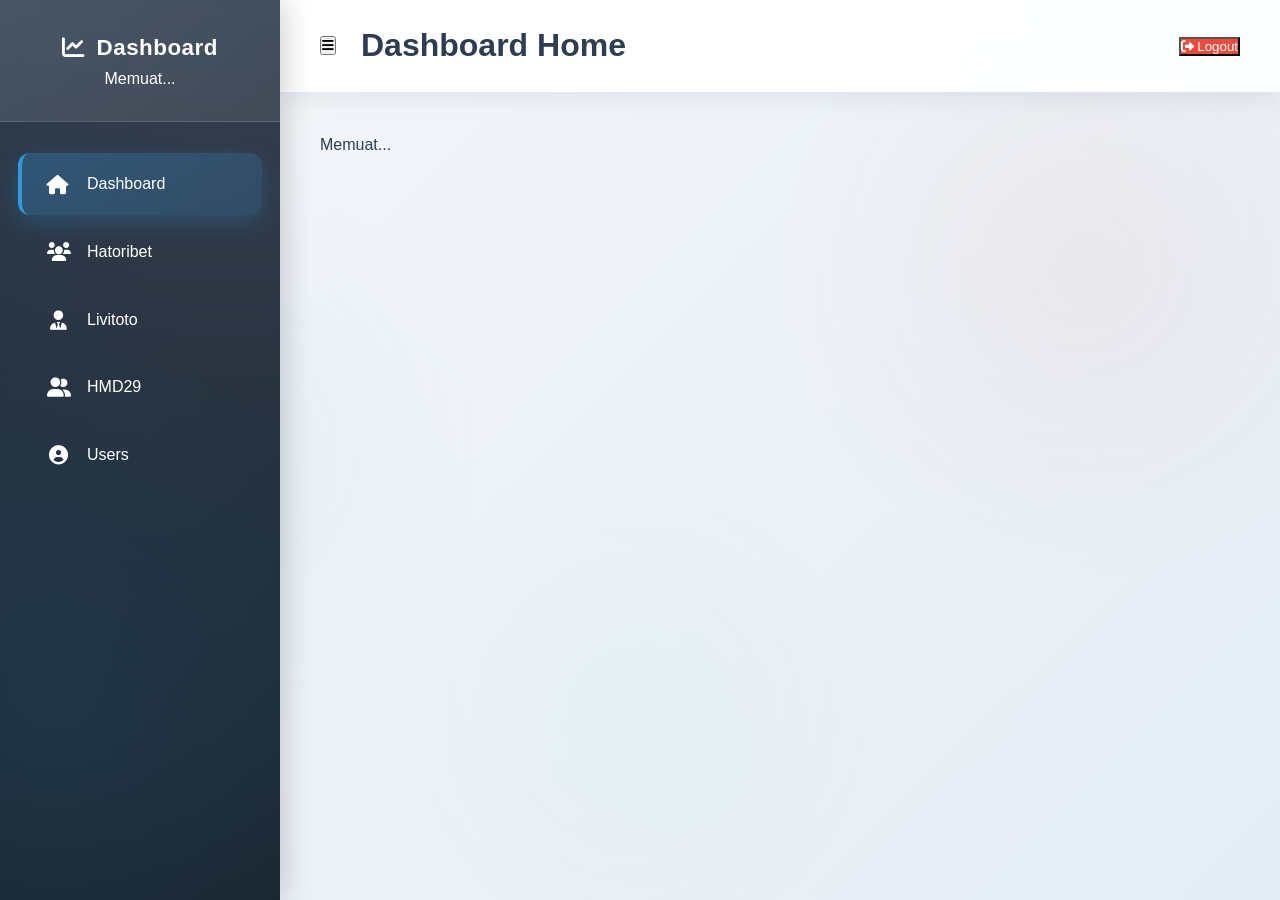
==== commit a54b3c2e: "Update dashboard.html" ====
--- a/dashboard.html
+++ b/dashboard.html
@@ -1,8 +1,8 @@
 <!DOCTYPE html>
 <html lang="id">
 <head>
-  <meta charset="utf-8" />
-  <meta name="viewport" content="width=device-width,initial-scale=1" />
+  <meta charset="UTF-8">
+  <meta name="viewport" content="width=device-width, initial-scale=1.0">
   <title>Dashboard Data Staff</title>
   <link rel="stylesheet" href="style.css">
   <link href="https://cdnjs.cloudflare.com/ajax/libs/font-awesome/6.0.0/css/all.min.css" rel="stylesheet">
@@ -12,16 +12,14 @@
     <div class="sidebar">
       <div class="logo">
         <h2><i class="fas fa-chart-line"></i> Dashboard</h2>
-        <p id="userEmail" style="font-size:.85em;color:#bbb;margin-top:5px">Memuat...</p>
+        <p id="userEmail">Memuat...</p>
       </div>
       <ul class="menu">
-        <li class="menu-item active" data-content="home"><i class="fas fa-home"></i><span>Dashboard Home</span></li>
-        <li class="menu-item" data-content="hatoribet"><i class="fas fa-users"></i><span>Data Staff Hatoribet</span></li>
-        <li class="menu-item" data-content="livitoto"><i class="fas fa-user-tie"></i><span>Data Staff Livitoto</span></li>
-        <li class="menu-item" data-content="hmd29"><i class="fas fa-user-friends"></i><span>Data Staff Hmd29</span></li>
-        <li class="menu-item" data-content="peraturan"><i class="fas fa-book"></i><span>Peraturan</span></li>
-        <li class="menu-item" data-content="noted"><i class="fas fa-sticky-note"></i><span>Noted</span></li>
-        <li class="menu-item" data-content="users"><i class="fas fa-user-circle"></i><span>Users</span></li>
+        <li class="menu-item active" data-content="home"><i class="fas fa-home"></i> Dashboard</li>
+        <li class="menu-item" data-content="hatoribet"><i class="fas fa-users"></i> Hatoribet</li>
+        <li class="menu-item" data-content="livitoto"><i class="fas fa-user-tie"></i> Livitoto</li>
+        <li class="menu-item" data-content="hmd29"><i class="fas fa-user-friends"></i> HMD29</li>
+        <li class="menu-item" data-content="users"><i class="fas fa-user-circle"></i> Users</li>
       </ul>
     </div>
 
@@ -32,51 +30,14 @@
           <h1 id="pageTitle">Dashboard Home</h1>
         </div>
         <div class="header-right">
-          <div class="user-profile">
-            <img id="userAvatar" src="https://ui-avatars.com/api/?name=User&background=0366d6&color=fff" style="width:40px;height:40px;border-radius:50%;" alt="User">
-            <span id="userName" style="margin-left:8px">Memuat...</span>
-            <button id="logoutBtn" class="btn" style="margin-left:10px;background:#e74c3c;color:white;"><i class="fas fa-sign-out-alt"></i> Logout</button>
-          </div>
+          <span id="userName"></span>
+          <button id="logoutBtn" class="btn" style="background:#e74c3c;color:white"><i class="fas fa-sign-out-alt"></i> Logout</button>
         </div>
       </header>
-
-      <div class="content-area">
-        <div id="home-content" class="content-section active">
-          <h2>Selamat datang di Dashboard</h2>
-          <p>Setiap hari adalah kesempatan baru untuk berkembang 💪</p>
-        </div>
-      </div>
+      <div class="content-area" id="contentArea">Memuat...</div>
     </div>
   </div>
 
-  <!-- Firebase dashboard logic -->
-  <script type="module">
-    import { auth, db } from "./firebase.js";
-    import { onAuthStateChanged, signOut } from "https://www.gstatic.com/firebasejs/11.0.1/firebase-auth.js";
-    import { collection, getDocs } from "https://www.gstatic.com/firebasejs/11.0.1/firebase-firestore.js";
-
-    onAuthStateChanged(auth, async (user)=>{
-      if(!user){ location.href="index.html"; return; }
-
-      userEmail.textContent = user.email;
-      userName.textContent = user.email.split('@')[0];
-      userAvatar.src = `https://ui-avatars.com/api/?name=${encodeURIComponent(user.email.split('@')[0])}`;
-
-      const isAdmin = user.email === "admin@company.com";
-      if(!isAdmin) document.querySelectorAll(".admin-only").forEach(btn=>btn.style.display='none');
-
-      try {
-        const snap = await getDocs(collection(db,"users"));
-        console.log("Data pengguna terambil:", snap.size);
-      } catch (err) {
-        console.warn("⚠️ Firestore belum aktif:", err.message);
-      }
-    });
-
-    logoutBtn.addEventListener("click", async ()=>{
-      await signOut(auth);
-      location.href="index.html";
-    });
-  </script>
+  <script type="module" src="script.js"></script>
 </body>
 </html>
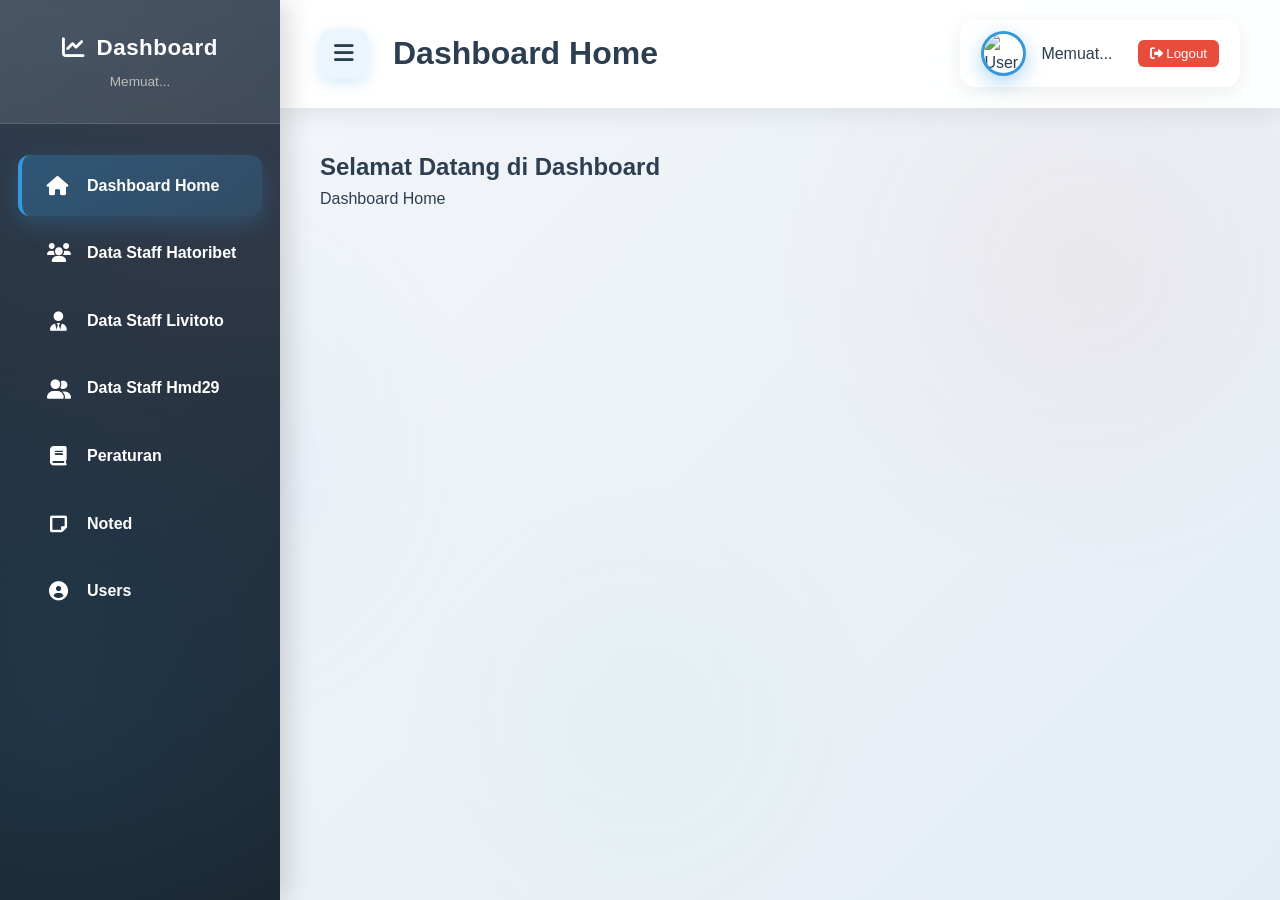
==== commit 1f40f26f: "Update dashboard.html" ====
--- a/dashboard.html
+++ b/dashboard.html
@@ -1,8 +1,8 @@
 <!DOCTYPE html>
 <html lang="id">
 <head>
-  <meta charset="UTF-8">
-  <meta name="viewport" content="width=device-width, initial-scale=1.0">
+  <meta charset="utf-8" />
+  <meta name="viewport" content="width=device-width,initial-scale=1" />
   <title>Dashboard Data Staff</title>
   <link rel="stylesheet" href="style.css">
   <link href="https://cdnjs.cloudflare.com/ajax/libs/font-awesome/6.0.0/css/all.min.css" rel="stylesheet">
@@ -12,29 +12,49 @@
     <div class="sidebar">
       <div class="logo">
         <h2><i class="fas fa-chart-line"></i> Dashboard</h2>
-        <p id="userEmail">Memuat...</p>
+        <p id="userEmail" style="font-size:.85em;color:#bbb;margin-top:5px">Memuat...</p>
       </div>
       <ul class="menu">
-        <li class="menu-item active" data-content="home"><i class="fas fa-home"></i> Dashboard</li>
-        <li class="menu-item" data-content="hatoribet"><i class="fas fa-users"></i> Hatoribet</li>
-        <li class="menu-item" data-content="livitoto"><i class="fas fa-user-tie"></i> Livitoto</li>
-        <li class="menu-item" data-content="hmd29"><i class="fas fa-user-friends"></i> HMD29</li>
-        <li class="menu-item" data-content="users"><i class="fas fa-user-circle"></i> Users</li>
+        <li class="menu-item active" data-content="home"><i class="fas fa-home"></i><span>Dashboard Home</span></li>
+        <li class="menu-item" data-content="hatoribet"><i class="fas fa-users"></i><span>Data Staff Hatoribet</span></li>
+        <li class="menu-item" data-content="livitoto"><i class="fas fa-user-tie"></i><span>Data Staff Livitoto</span></li>
+        <li class="menu-item" data-content="hmd29"><i class="fas fa-user-friends"></i><span>Data Staff Hmd29</span></li>
+        <li class="menu-item" data-content="peraturan"><i class="fas fa-book"></i><span>Peraturan</span></li>
+        <li class="menu-item" data-content="noted"><i class="fas fa-sticky-note"></i><span>Noted</span></li>
+        <li class="menu-item" data-content="users"><i class="fas fa-user-circle"></i><span>Users</span></li>
       </ul>
     </div>
 
     <div class="main-content">
       <header class="header">
         <div class="header-left">
-          <button id="menuToggle" class="btn"><i class="fas fa-bars"></i></button>
+          <button class="menu-toggle" id="menuToggle"><i class="fas fa-bars"></i></button>
           <h1 id="pageTitle">Dashboard Home</h1>
         </div>
         <div class="header-right">
-          <span id="userName"></span>
-          <button id="logoutBtn" class="btn" style="background:#e74c3c;color:white"><i class="fas fa-sign-out-alt"></i> Logout</button>
+          <div class="user-profile">
+            <img id="userAvatar" src="https://ui-avatars.com/api/?name=User&background=0366d6&color=fff" alt="User">
+            <span id="userName">Memuat...</span>
+            <button id="logoutBtn" class="btn-logout" style="margin-left:10px;background:#e74c3c;color:white;border:none;padding:6px 12px;border-radius:6px;cursor:pointer;">
+              <i class="fas fa-sign-out-alt"></i> Logout
+            </button>
+          </div>
         </div>
       </header>
-      <div class="content-area" id="contentArea">Memuat...</div>
+
+      <div class="content-area">
+        <div id="home-content" class="content-section active">
+          <h2>Selamat Datang di Dashboard</h2>
+          <p>Dashboard Home</p>
+        </div>
+
+        <div id="hatoribet-content" class="content-section"><h2>Data Staff Hatoribet</h2></div>
+        <div id="livitoto-content" class="content-section"><h2>Data Staff Livitoto</h2></div>
+        <div id="hmd29-content" class="content-section"><h2>Data Staff Hmd29</h2></div>
+        <div id="peraturan-content" class="content-section"><h2>Peraturan</h2></div>
+        <div id="noted-content" class="content-section"><h2>Noted</h2></div>
+        <div id="users-content" class="content-section"><h2>Manajemen User</h2></div>
+      </div>
     </div>
   </div>
 
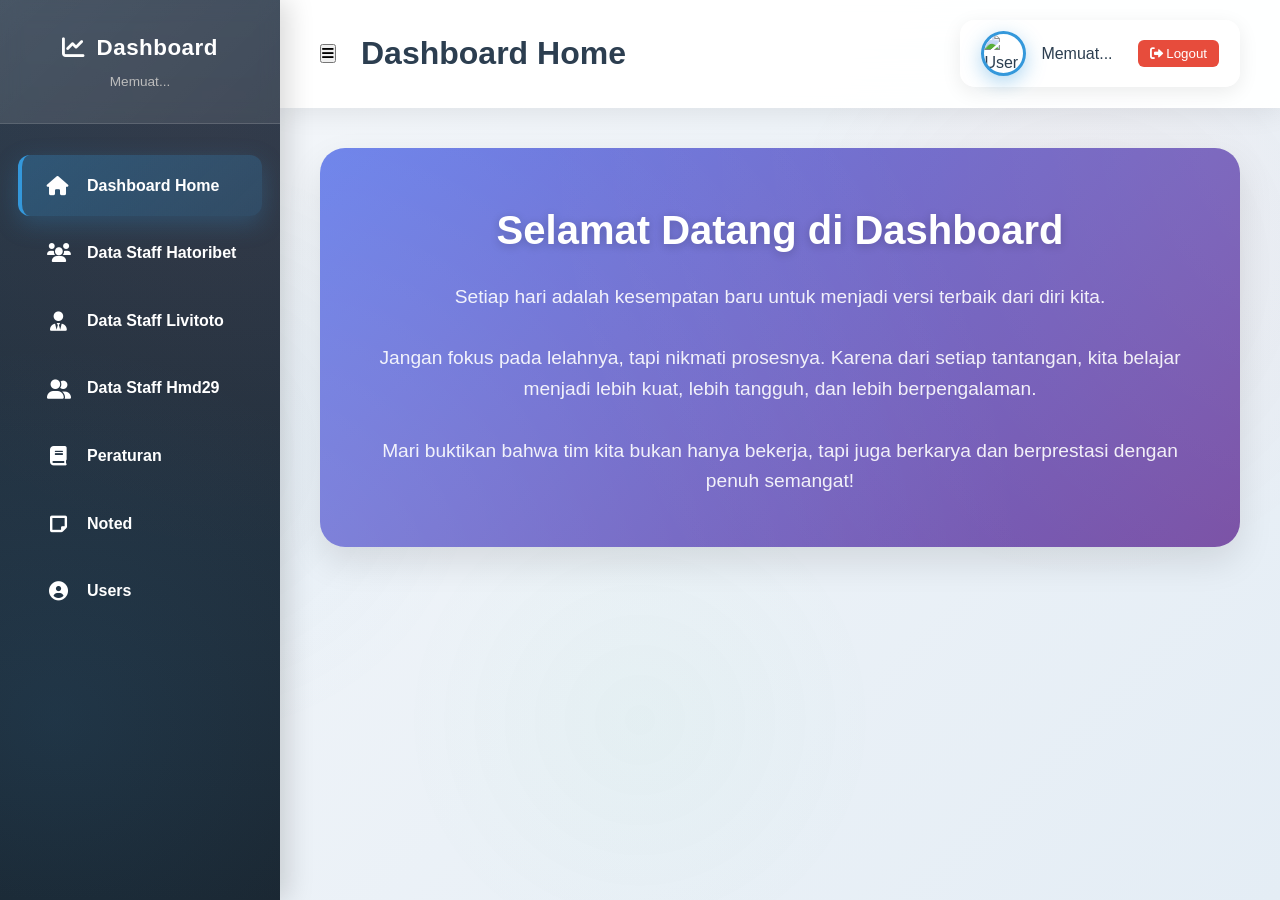
==== commit 3958ac45: "Update dashboard.html" ====
--- a/dashboard.html
+++ b/dashboard.html
@@ -1,41 +1,44 @@
 <!DOCTYPE html>
 <html lang="id">
 <head>
-  <meta charset="utf-8" />
-  <meta name="viewport" content="width=device-width,initial-scale=1" />
+  <meta charset="UTF-8">
+  <meta name="viewport" content="width=device-width, initial-scale=1.0">
   <title>Dashboard Data Staff</title>
   <link rel="stylesheet" href="style.css">
   <link href="https://cdnjs.cloudflare.com/ajax/libs/font-awesome/6.0.0/css/all.min.css" rel="stylesheet">
 </head>
+
 <body>
   <div class="dashboard-container">
+    <!-- Sidebar -->
     <div class="sidebar">
       <div class="logo">
         <h2><i class="fas fa-chart-line"></i> Dashboard</h2>
-        <p id="userEmail" style="font-size:.85em;color:#bbb;margin-top:5px">Memuat...</p>
+        <p id="userEmail" style="font-size: 0.85em; color: #bbb; margin-top: 5px;">Memuat...</p>
       </div>
       <ul class="menu">
-        <li class="menu-item active" data-content="home"><i class="fas fa-home"></i><span>Dashboard Home</span></li>
-        <li class="menu-item" data-content="hatoribet"><i class="fas fa-users"></i><span>Data Staff Hatoribet</span></li>
-        <li class="menu-item" data-content="livitoto"><i class="fas fa-user-tie"></i><span>Data Staff Livitoto</span></li>
-        <li class="menu-item" data-content="hmd29"><i class="fas fa-user-friends"></i><span>Data Staff Hmd29</span></li>
-        <li class="menu-item" data-content="peraturan"><i class="fas fa-book"></i><span>Peraturan</span></li>
-        <li class="menu-item" data-content="noted"><i class="fas fa-sticky-note"></i><span>Noted</span></li>
-        <li class="menu-item" data-content="users"><i class="fas fa-user-circle"></i><span>Users</span></li>
+        <li class="menu-item active" data-content="home"><i class="fas fa-home"></i> <span>Dashboard Home</span></li>
+        <li class="menu-item" data-content="hatoribet"><i class="fas fa-users"></i> <span>Data Staff Hatoribet</span></li>
+        <li class="menu-item" data-content="livitoto"><i class="fas fa-user-tie"></i> <span>Data Staff Livitoto</span></li>
+        <li class="menu-item" data-content="hmd29"><i class="fas fa-user-friends"></i> <span>Data Staff Hmd29</span></li>
+        <li class="menu-item" data-content="peraturan"><i class="fas fa-book"></i> <span>Peraturan</span></li>
+        <li class="menu-item" data-content="noted"><i class="fas fa-sticky-note"></i> <span>Noted</span></li>
+        <li class="menu-item" data-content="users"><i class="fas fa-user-circle"></i> <span>Users</span></li>
       </ul>
     </div>
 
+    <!-- Main Content -->
     <div class="main-content">
       <header class="header">
         <div class="header-left">
-          <button class="menu-toggle" id="menuToggle"><i class="fas fa-bars"></i></button>
+          <button id="menuToggle" class="btn"><i class="fas fa-bars"></i></button>
           <h1 id="pageTitle">Dashboard Home</h1>
         </div>
         <div class="header-right">
           <div class="user-profile">
             <img id="userAvatar" src="https://ui-avatars.com/api/?name=User&background=0366d6&color=fff" alt="User">
             <span id="userName">Memuat...</span>
-            <button id="logoutBtn" class="btn-logout" style="margin-left:10px;background:#e74c3c;color:white;border:none;padding:6px 12px;border-radius:6px;cursor:pointer;">
+            <button id="logoutBtn" class="btn" style="margin-left: 10px; background:#e74c3c; color:white; border:none; padding:6px 12px; border-radius:6px; cursor:pointer;">
               <i class="fas fa-sign-out-alt"></i> Logout
             </button>
           </div>
@@ -44,20 +47,44 @@
 
       <div class="content-area">
         <div id="home-content" class="content-section active">
-          <h2>Selamat Datang di Dashboard</h2>
-          <p>Dashboard Home</p>
+          <div class="welcome-section">
+            <h2>Selamat Datang di Dashboard</h2>
+            <p>
+              Setiap hari adalah kesempatan baru untuk menjadi versi terbaik dari diri kita.<br><br>
+              Jangan fokus pada lelahnya, tapi nikmati prosesnya. Karena dari setiap tantangan, kita belajar menjadi lebih kuat, lebih tangguh, dan lebih berpengalaman.<br><br>
+              Mari buktikan bahwa tim kita bukan hanya bekerja, tapi juga berkarya dan berprestasi dengan penuh semangat!
+            </p>
+          </div>
         </div>
 
-        <div id="hatoribet-content" class="content-section"><h2>Data Staff Hatoribet</h2></div>
-        <div id="livitoto-content" class="content-section"><h2>Data Staff Livitoto</h2></div>
-        <div id="hmd29-content" class="content-section"><h2>Data Staff Hmd29</h2></div>
-        <div id="peraturan-content" class="content-section"><h2>Peraturan</h2></div>
-        <div id="noted-content" class="content-section"><h2>Noted</h2></div>
-        <div id="users-content" class="content-section"><h2>Manajemen User</h2></div>
+        <!-- Section lainnya -->
+        <div id="hatoribet-content" class="content-section">
+          <h2>Data Staff Hatoribet</h2>
+          <p>Konten Hatoribet...</p>
+        </div>
+        <div id="livitoto-content" class="content-section">
+          <h2>Data Staff Livitoto</h2>
+          <p>Konten Livitoto...</p>
+        </div>
+        <div id="hmd29-content" class="content-section">
+          <h2>Data Staff Hmd29</h2>
+          <p>Konten HMD29...</p>
+        </div>
+        <div id="peraturan-content" class="content-section">
+          <h2>Peraturan Perusahaan</h2>
+        </div>
+        <div id="noted-content" class="content-section">
+          <h2>Catatan / Noted</h2>
+        </div>
+        <div id="users-content" class="content-section">
+          <h2>Manajemen User</h2>
+        </div>
       </div>
     </div>
   </div>
 
+  <!-- ✅ Firebase Auth + Dashboard Logic -->
+  <script type="module" src="login.js"></script>
   <script type="module" src="script.js"></script>
 </body>
 </html>
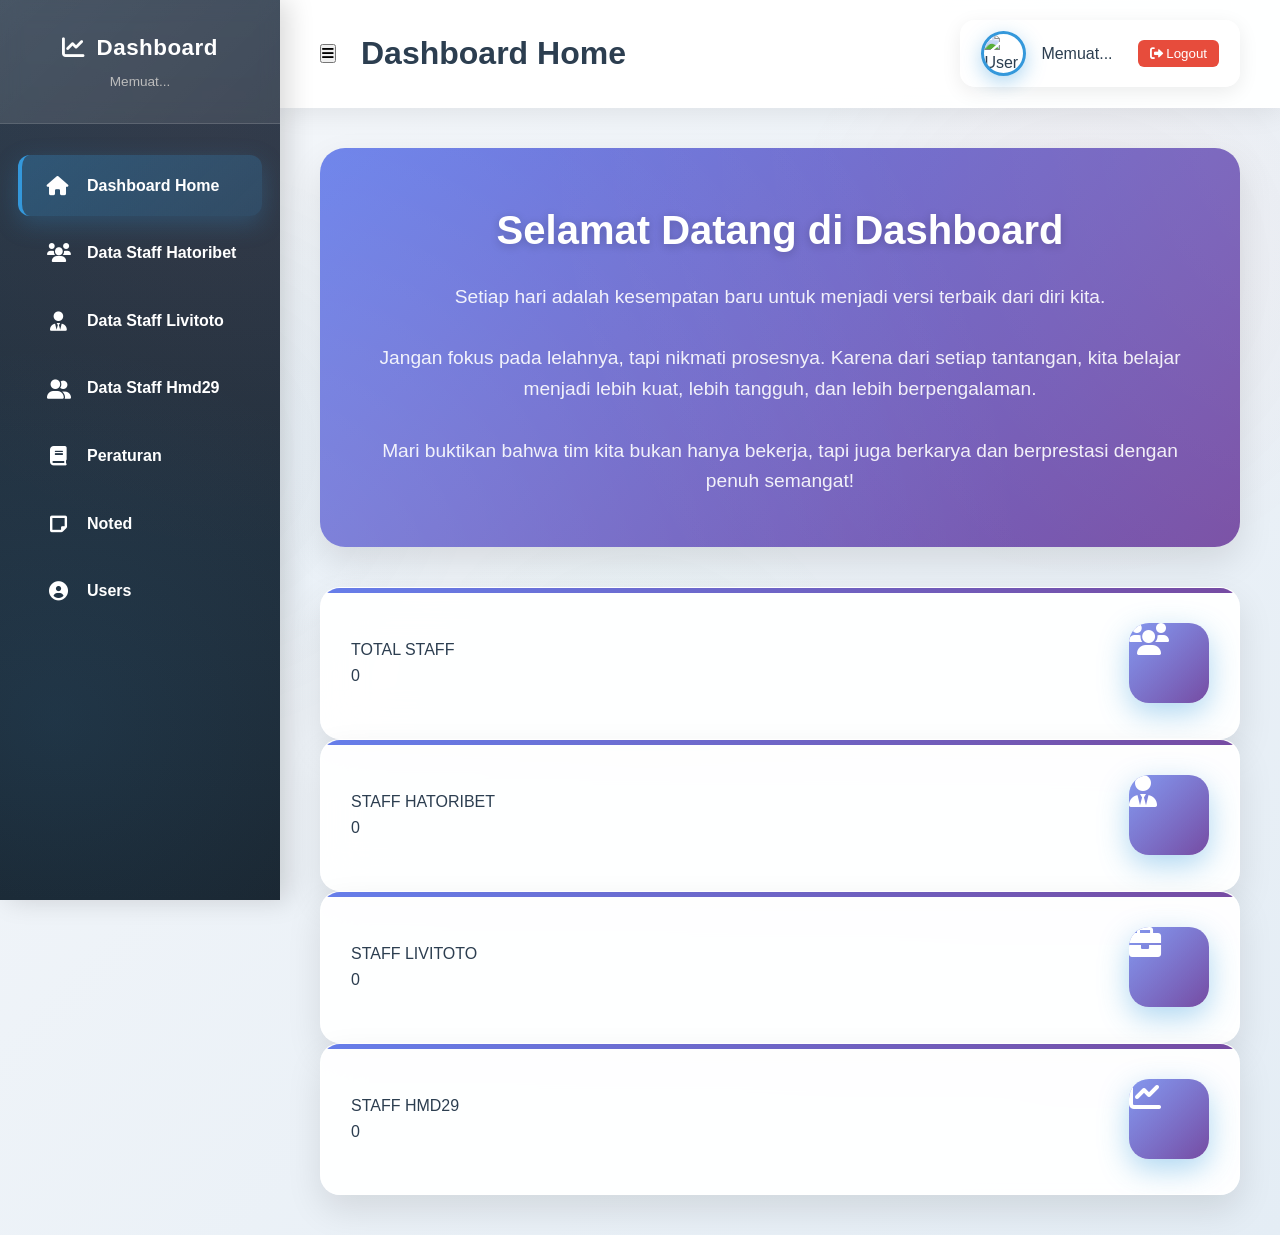
==== commit de4638f5: "Update dashboard.html" ====
--- a/dashboard.html
+++ b/dashboard.html
@@ -4,7 +4,7 @@
   <meta charset="UTF-8">
   <meta name="viewport" content="width=device-width, initial-scale=1.0">
   <title>Dashboard Data Staff</title>
-  <link rel="stylesheet" href="style.css">
+  <link rel="stylesheet" href="style.css?v=2">
   <link href="https://cdnjs.cloudflare.com/ajax/libs/font-awesome/6.0.0/css/all.min.css" rel="stylesheet">
 </head>
 
@@ -57,6 +57,37 @@
           </div>
         </div>
 
+        <div class="stats-container">
+  <div class="stat-card">
+    <div class="stat-info">
+      <div class="stat-title">TOTAL STAFF</div>
+      <div class="stat-value" id="totalStaff">0</div>
+    </div>
+    <i class="fas fa-users stat-icon"></i>
+  </div>
+  <div class="stat-card">
+    <div class="stat-info">
+      <div class="stat-title">STAFF HATORIBET</div>
+      <div class="stat-value" id="staffHatoribet">0</div>
+    </div>
+    <i class="fas fa-user-tie stat-icon"></i>
+  </div>
+  <div class="stat-card">
+    <div class="stat-info">
+      <div class="stat-title">STAFF LIVITOTO</div>
+      <div class="stat-value" id="staffLivitoto">0</div>
+    </div>
+    <i class="fas fa-briefcase stat-icon"></i>
+  </div>
+  <div class="stat-card">
+    <div class="stat-info">
+      <div class="stat-title">STAFF HMD29</div>
+      <div class="stat-value" id="staffHmd29">0</div>
+    </div>
+    <i class="fas fa-chart-line stat-icon"></i>
+  </div>
+</div>
+
         <!-- Section lainnya -->
         <div id="hatoribet-content" class="content-section">
           <h2>Data Staff Hatoribet</h2>
@@ -88,3 +119,5 @@
   <script type="module" src="script.js"></script>
 </body>
 </html>
+
+
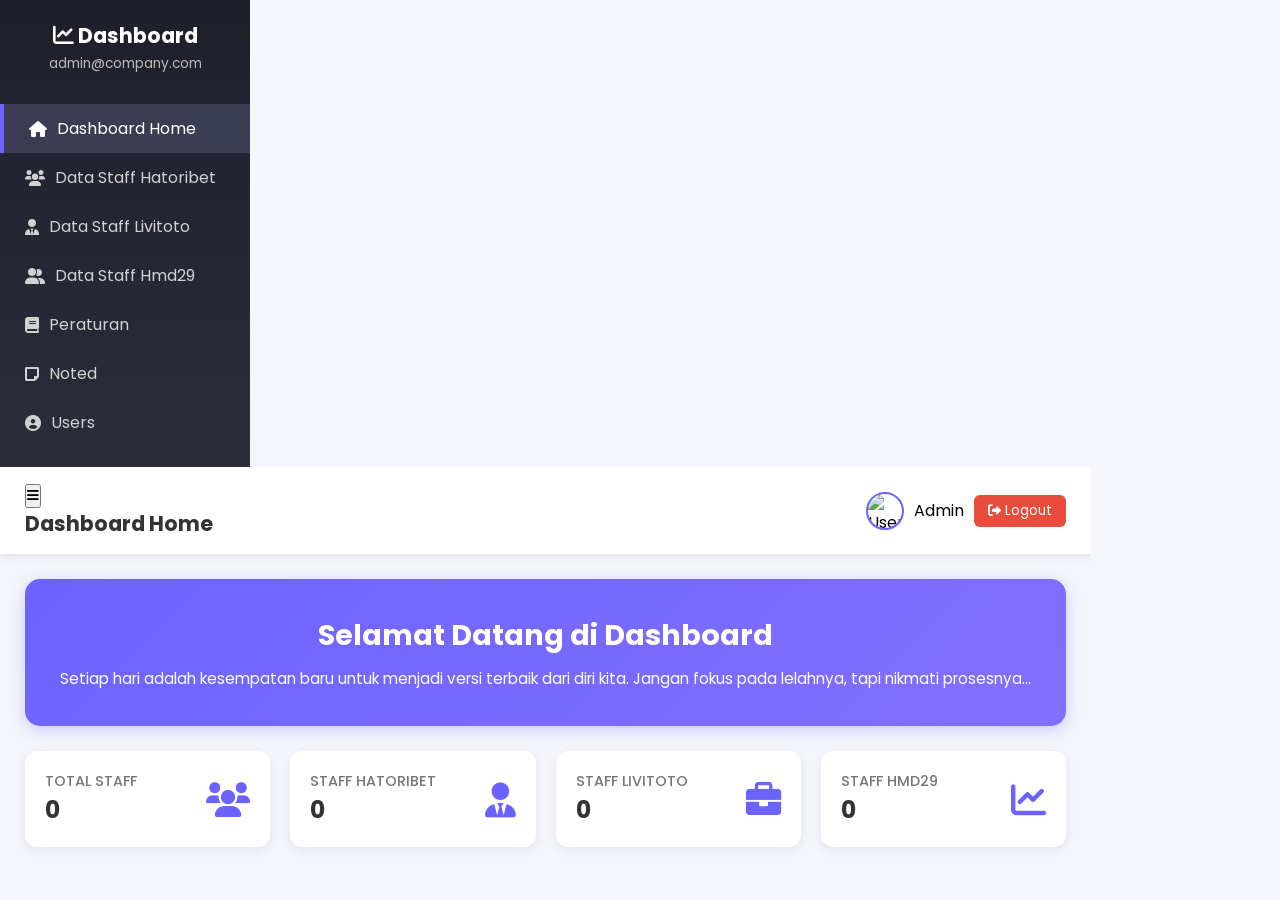
==== commit 9d6ed7a4: "Update dashboard.html" ====
--- a/dashboard.html
+++ b/dashboard.html
@@ -3,121 +3,96 @@
 <head>
   <meta charset="UTF-8">
   <meta name="viewport" content="width=device-width, initial-scale=1.0">
-  <title>Dashboard Data Staff</title>
-  <link rel="stylesheet" href="style.css?v=2">
+  <title>Dashboard Staff</title>
+  <link rel="stylesheet" href="style.css">
   <link href="https://cdnjs.cloudflare.com/ajax/libs/font-awesome/6.0.0/css/all.min.css" rel="stylesheet">
 </head>
 
 <body>
   <div class="dashboard-container">
-    <!-- Sidebar -->
-    <div class="sidebar">
+    
+    <!-- SIDEBAR -->
+    <aside class="sidebar">
       <div class="logo">
         <h2><i class="fas fa-chart-line"></i> Dashboard</h2>
-        <p id="userEmail" style="font-size: 0.85em; color: #bbb; margin-top: 5px;">Memuat...</p>
+        <p id="userEmail">admin@company.com</p>
       </div>
       <ul class="menu">
-        <li class="menu-item active" data-content="home"><i class="fas fa-home"></i> <span>Dashboard Home</span></li>
-        <li class="menu-item" data-content="hatoribet"><i class="fas fa-users"></i> <span>Data Staff Hatoribet</span></li>
-        <li class="menu-item" data-content="livitoto"><i class="fas fa-user-tie"></i> <span>Data Staff Livitoto</span></li>
-        <li class="menu-item" data-content="hmd29"><i class="fas fa-user-friends"></i> <span>Data Staff Hmd29</span></li>
-        <li class="menu-item" data-content="peraturan"><i class="fas fa-book"></i> <span>Peraturan</span></li>
-        <li class="menu-item" data-content="noted"><i class="fas fa-sticky-note"></i> <span>Noted</span></li>
-        <li class="menu-item" data-content="users"><i class="fas fa-user-circle"></i> <span>Users</span></li>
+        <li class="menu-item active" data-content="home"><i class="fas fa-home"></i><span>Dashboard Home</span></li>
+        <li class="menu-item" data-content="hatoribet"><i class="fas fa-users"></i><span>Data Staff Hatoribet</span></li>
+        <li class="menu-item" data-content="livitoto"><i class="fas fa-user-tie"></i><span>Data Staff Livitoto</span></li>
+        <li class="menu-item" data-content="hmd29"><i class="fas fa-user-friends"></i><span>Data Staff Hmd29</span></li>
+        <li class="menu-item" data-content="peraturan"><i class="fas fa-book"></i><span>Peraturan</span></li>
+        <li class="menu-item" data-content="noted"><i class="fas fa-sticky-note"></i><span>Noted</span></li>
+        <li class="menu-item" data-content="users"><i class="fas fa-user-circle"></i><span>Users</span></li>
       </ul>
-    </div>
+    </aside>
 
-    <!-- Main Content -->
-    <div class="main-content">
+    <!-- MAIN AREA -->
+    <main class="main-content">
+      
+      <!-- HEADER -->
       <header class="header">
         <div class="header-left">
-          <button id="menuToggle" class="btn"><i class="fas fa-bars"></i></button>
+          <button id="menuToggle"><i class="fas fa-bars"></i></button>
           <h1 id="pageTitle">Dashboard Home</h1>
         </div>
         <div class="header-right">
           <div class="user-profile">
             <img id="userAvatar" src="https://ui-avatars.com/api/?name=User&background=0366d6&color=fff" alt="User">
-            <span id="userName">Memuat...</span>
-            <button id="logoutBtn" class="btn" style="margin-left: 10px; background:#e74c3c; color:white; border:none; padding:6px 12px; border-radius:6px; cursor:pointer;">
-              <i class="fas fa-sign-out-alt"></i> Logout
-            </button>
+            <span id="userName">Admin</span>
+            <button id="logoutBtn"><i class="fas fa-sign-out-alt"></i> Logout</button>
           </div>
         </div>
       </header>
 
-      <div class="content-area">
+      <!-- CONTENT -->
+      <section class="content-area">
         <div id="home-content" class="content-section active">
           <div class="welcome-section">
             <h2>Selamat Datang di Dashboard</h2>
-            <p>
-              Setiap hari adalah kesempatan baru untuk menjadi versi terbaik dari diri kita.<br><br>
-              Jangan fokus pada lelahnya, tapi nikmati prosesnya. Karena dari setiap tantangan, kita belajar menjadi lebih kuat, lebih tangguh, dan lebih berpengalaman.<br><br>
-              Mari buktikan bahwa tim kita bukan hanya bekerja, tapi juga berkarya dan berprestasi dengan penuh semangat!
-            </p>
+            <p>Setiap hari adalah kesempatan baru untuk menjadi versi terbaik dari diri kita. Jangan fokus pada lelahnya, tapi nikmati prosesnya...</p>
+          </div>
+
+          <div class="stats-container">
+            <div class="stat-card">
+              <div class="stat-info">
+                <div class="stat-title">TOTAL STAFF</div>
+                <div class="stat-value">0</div>
+              </div>
+              <i class="fas fa-users stat-icon"></i>
+            </div>
+
+            <div class="stat-card">
+              <div class="stat-info">
+                <div class="stat-title">STAFF HATORIBET</div>
+                <div class="stat-value">0</div>
+              </div>
+              <i class="fas fa-user-tie stat-icon"></i>
+            </div>
+
+            <div class="stat-card">
+              <div class="stat-info">
+                <div class="stat-title">STAFF LIVITOTO</div>
+                <div class="stat-value">0</div>
+              </div>
+              <i class="fas fa-briefcase stat-icon"></i>
+            </div>
+
+            <div class="stat-card">
+              <div class="stat-info">
+                <div class="stat-title">STAFF HMD29</div>
+                <div class="stat-value">0</div>
+              </div>
+              <i class="fas fa-chart-line stat-icon"></i>
+            </div>
           </div>
         </div>
-
-        <div class="stats-container">
-  <div class="stat-card">
-    <div class="stat-info">
-      <div class="stat-title">TOTAL STAFF</div>
-      <div class="stat-value" id="totalStaff">0</div>
-    </div>
-    <i class="fas fa-users stat-icon"></i>
-  </div>
-  <div class="stat-card">
-    <div class="stat-info">
-      <div class="stat-title">STAFF HATORIBET</div>
-      <div class="stat-value" id="staffHatoribet">0</div>
-    </div>
-    <i class="fas fa-user-tie stat-icon"></i>
-  </div>
-  <div class="stat-card">
-    <div class="stat-info">
-      <div class="stat-title">STAFF LIVITOTO</div>
-      <div class="stat-value" id="staffLivitoto">0</div>
-    </div>
-    <i class="fas fa-briefcase stat-icon"></i>
-  </div>
-  <div class="stat-card">
-    <div class="stat-info">
-      <div class="stat-title">STAFF HMD29</div>
-      <div class="stat-value" id="staffHmd29">0</div>
-    </div>
-    <i class="fas fa-chart-line stat-icon"></i>
-  </div>
-</div>
-
-        <!-- Section lainnya -->
-        <div id="hatoribet-content" class="content-section">
-          <h2>Data Staff Hatoribet</h2>
-          <p>Konten Hatoribet...</p>
-        </div>
-        <div id="livitoto-content" class="content-section">
-          <h2>Data Staff Livitoto</h2>
-          <p>Konten Livitoto...</p>
-        </div>
-        <div id="hmd29-content" class="content-section">
-          <h2>Data Staff Hmd29</h2>
-          <p>Konten HMD29...</p>
-        </div>
-        <div id="peraturan-content" class="content-section">
-          <h2>Peraturan Perusahaan</h2>
-        </div>
-        <div id="noted-content" class="content-section">
-          <h2>Catatan / Noted</h2>
-        </div>
-        <div id="users-content" class="content-section">
-          <h2>Manajemen User</h2>
-        </div>
-      </div>
-    </div>
+      </section>
+    </main>
   </div>
 
-  <!-- ✅ Firebase Auth + Dashboard Logic -->
-  <script type="module" src="login.js"></script>
+  <!-- JS -->
   <script type="module" src="script.js"></script>
 </body>
 </html>
-
-
--- a/style.css
+++ b/style.css
@@ -1,1538 +1,215 @@
+/* ====== RESET & FONT ====== */
+@import url("https://fonts.googleapis.com/css2?family=Poppins:wght@400;500;600;700&display=swap");
 * {
-    margin: 0;
-    padding: 0;
-    box-sizing: border-box;
-    font-family: 'Segoe UI', Tahoma, Geneva, Verdana, sans-serif;
-}
-
-:root {
-    --primary-color: #3498db;
-    --secondary-color: #2c3e50;
-    --accent-color: #e74c3c;
-    --success-color: #27ae60;
-    --warning-color: #f39c12;
-    --light-bg: #f8f9fa;
-    --dark-text: #2c3e50;
-    --light-text: #7f8c8d;
-    --border-color: #e1e8ed;
-    --sidebar-width: 280px;
-    --sidebar-collapsed: 80px;
-    --card-shadow: 0 15px 35px rgba(0, 0, 0, 0.1);
-    --hover-shadow: 0 25px 50px rgba(0, 0, 0, 0.15);
-    --gradient-primary: linear-gradient(135deg, #667eea 0%, #764ba2 100%);
-    --gradient-secondary: linear-gradient(135deg, #f093fb 0%, #f5576c 100%);
-    --gradient-success: linear-gradient(135deg, #4facfe 0%, #00f2fe 100%);
-    --gradient-warning: linear-gradient(135deg, #43e97b 0%, #38f9d7 100%);
+  margin: 0;
+  padding: 0;
+  box-sizing: border-box;
+  font-family: "Poppins", sans-serif;
 }
 
 body {
-    background: linear-gradient(135deg, #f5f7fa 0%, #e4edf5 100%);
-    color: var(--dark-text);
-    line-height: 1.6;
-    min-height: 100vh;
-    position: relative;
-    overflow-x: hidden;
-}
-
-body::before {
-    content: '';
-    position: fixed;
-    top: 0;
-    left: 0;
-    width: 100%;
-    height: 100%;
-    background: 
-        radial-gradient(circle at 15% 50%, rgba(52, 152, 219, 0.05) 0%, transparent 25%),
-        radial-gradient(circle at 85% 30%, rgba(231, 76, 60, 0.05) 0%, transparent 25%),
-        radial-gradient(circle at 50% 80%, rgba(46, 204, 113, 0.03) 0%, transparent 25%);
-    z-index: -1;
-}
-
-.dashboard-container {
-    display: flex;
-    min-height: 100vh;
-}
-
-/* ===== SIDEBAR STYLES YANG DIPERBAIKI ===== */
+  background: #f4f6fb;
+  display: flex;
+  height: 100vh;
+  overflow: hidden;
+}
+
+/* ====== SIDEBAR ====== */
 .sidebar {
-    width: var(--sidebar-width);
-    background: linear-gradient(180deg, var(--secondary-color) 0%, #1a252f 100%);
-    color: white;
-    transition: all 0.4s cubic-bezier(0.4, 0, 0.2, 1);
-    position: fixed;
-    height: 100vh;
-    z-index: 1000;
-    box-shadow: 8px 0 25px rgba(0, 0, 0, 0.15);
-    border-right: none;
-    overflow: hidden;
-}
-
-.sidebar::before {
-    content: '';
-    position: absolute;
-    top: 0;
-    left: 0;
-    width: 100%;
-    height: 100%;
-    background: 
-        radial-gradient(circle at 20% 80%, rgba(52, 152, 219, 0.1) 0%, transparent 50%),
-        radial-gradient(circle at 80% 20%, rgba(231, 76, 60, 0.05) 0%, transparent 50%);
-    pointer-events: none;
-}
-
-.sidebar.collapsed {
-    width: var(--sidebar-collapsed);
-}
-
-.logo {
-    padding: 30px 25px;
-    border-bottom: 1px solid rgba(255, 255, 255, 0.15);
-    text-align: center;
-    background: rgba(255, 255, 255, 0.08);
-    backdrop-filter: blur(10px);
-    position: relative;
-    overflow: hidden;
-}
-
-.logo::before {
-    content: '';
-    position: absolute;
-    top: 0;
-    left: 0;
-    width: 100%;
-    height: 100%;
-    background: linear-gradient(135deg, rgba(255, 255, 255, 0.1), transparent);
-    opacity: 0.5;
-}
-
-.logo h2 {
-    font-size: 1.4rem;
-    display: flex;
-    align-items: center;
-    justify-content: center;
-    gap: 12px;
-    font-weight: 700;
-    letter-spacing: 0.5px;
-    position: relative;
+  width: 250px;
+  background: linear-gradient(180deg, #1e1f29, #2b2d3b);
+  color: white;
+  display: flex;
+  flex-direction: column;
+  padding: 20px 0;
+  transition: 0.3s;
+}
+
+.sidebar .logo {
+  text-align: center;
+  margin-bottom: 30px;
+}
+
+.sidebar .logo h2 {
+  color: #fff;
+  font-size: 1.3em;
+  font-weight: 700;
+}
+
+.sidebar .logo p {
+  color: #bbb;
+  font-size: 0.85em;
+  margin-top: 3px;
 }
 
 .menu {
-    list-style: none;
-    padding: 25px 0;
+  list-style: none;
+  flex: 1;
 }
 
 .menu-item {
-    padding: 18px 25px;
-    display: flex;
-    align-items: center;
-    gap: 18px;
-    cursor: pointer;
-    transition: all 0.4s cubic-bezier(0.4, 0, 0.2, 1);
-    border-left: 4px solid transparent;
-    margin: 6px 18px;
-    border-radius: 12px;
-    position: relative;
-    overflow: hidden;
-}
-
-.menu-item::before {
-    content: '';
-    position: absolute;
-    top: 0;
-    left: -100%;
-    width: 100%;
-    height: 100%;
-    background: linear-gradient(90deg, transparent, rgba(255, 255, 255, 0.15), transparent);
-    transition: left 0.6s;
-}
-
-.menu-item:hover::before {
-    left: 100%;
-}
-
-.menu-item:hover {
-    background: linear-gradient(135deg, rgba(52, 152, 219, 0.25), rgba(52, 152, 219, 0.15));
-    border-left-color: var(--primary-color);
-    transform: translateX(8px);
-    box-shadow: 0 8px 25px rgba(52, 152, 219, 0.2);
-}
-
+  padding: 12px 25px;
+  color: #d1d1d1;
+  display: flex;
+  align-items: center;
+  gap: 10px;
+  cursor: pointer;
+  transition: 0.2s;
+}
+
+.menu-item i {
+  font-size: 1rem;
+}
+
+.menu-item:hover,
 .menu-item.active {
-    background: linear-gradient(135deg, rgba(52, 152, 219, 0.3), rgba(52, 152, 219, 0.2));
-    border-left-color: var(--primary-color);
-    box-shadow: 0 8px 25px rgba(52, 152, 219, 0.25);
-}
-
-.menu-item i {
-    width: 22px;
-    text-align: center;
-    font-size: 1.2rem;
-    transition: transform 0.3s ease;
-    position: relative;
-    z-index: 1;
-}
-
-.menu-item:hover i {
-    transform: scale(1.1);
-}
-
-.menu-item span {
-    transition: all 0.3s ease;
-    font-weight: 600;
-    position: relative;
-    z-index: 1;
-}
-
-.sidebar.collapsed .menu-item span {
-    opacity: 0;
-    width: 0;
-    overflow: hidden;
-}
-
-/* ===== MAIN CONTENT STYLES YANG DIPERBAIKI ===== */
+  background: #3a3d51;
+  color: #fff;
+  border-left: 4px solid #6c63ff;
+}
+
+/* ====== MAIN CONTENT ====== */
 .main-content {
-    flex: 1;
-    margin-left: var(--sidebar-width);
-    transition: margin-left 0.4s cubic-bezier(0.4, 0, 0.2, 1);
-    background: transparent;
-}
-
-.sidebar.collapsed ~ .main-content {
-    margin-left: var(--sidebar-collapsed);
+  flex: 1;
+  display: flex;
+  flex-direction: column;
+  overflow-y: auto;
 }
 
 .header {
-    background: rgba(255, 255, 255, 0.95);
-    backdrop-filter: blur(20px);
-    padding: 20px 40px;
-    box-shadow: 0 5px 25px rgba(0, 0, 0, 0.08);
-    display: flex;
-    justify-content: space-between;
-    align-items: center;
-    position: sticky;
-    top: 0;
-    z-index: 100;
-    border-bottom: 1px solid rgba(255, 255, 255, 0.8);
-}
-
-.header-left {
-    display: flex;
-    align-items: center;
-    gap: 25px;
-}
-
-.menu-toggle {
-    background: none;
-    border: none;
-    font-size: 1.4rem;
-    cursor: pointer;
-    color: var(--dark-text);
-    padding: 12px 14px;
-    border-radius: 12px;
-    transition: all 0.4s cubic-bezier(0.4, 0, 0.2, 1);
-    background: rgba(52, 152, 219, 0.1);
-    box-shadow: 0 4px 15px rgba(52, 152, 219, 0.2);
-}
-
-.menu-toggle:hover {
-    background: rgba(52, 152, 219, 0.2);
-    transform: rotate(90deg) scale(1.1);
-}
-
-.header-right .user-profile {
-    display: flex;
-    align-items: center;
-    gap: 15px;
-    padding: 10px 20px;
-    border-radius: 15px;
-    background: rgba(255, 255, 255, 0.8);
-    backdrop-filter: blur(10px);
-    transition: all 0.3s ease;
-    border: 1px solid rgba(255, 255, 255, 0.5);
-    box-shadow: 0 5px 20px rgba(0, 0, 0, 0.08);
-}
-
-.header-right .user-profile:hover {
-    background: rgba(255, 255, 255, 0.95);
-    transform: translateY(-2px);
-    box-shadow: 0 8px 25px rgba(0, 0, 0, 0.12);
+  background: #fff;
+  display: flex;
+  justify-content: space-between;
+  align-items: center;
+  padding: 15px 25px;
+  box-shadow: 0 2px 8px rgba(0, 0, 0, 0.1);
+  position: sticky;
+  top: 0;
+  z-index: 10;
+}
+
+.header-left h1 {
+  font-size: 1.3em;
+  color: #333;
+}
+
+.header-right {
+  display: flex;
+  align-items: center;
+  gap: 10px;
+}
+
+.user-profile {
+  display: flex;
+  align-items: center;
+  gap: 10px;
 }
 
 .user-profile img {
-    width: 45px;
-    height: 45px;
-    border-radius: 50%;
-    border: 3px solid var(--primary-color);
-    box-shadow: 0 6px 20px rgba(52, 152, 219, 0.4);
-    transition: transform 0.3s ease;
-}
-
-.user-profile:hover img {
-    transform: scale(1.1);
-}
-
-/* ===== LOGOUT BUTTON STYLES YANG DIPERBAIKI ===== */
-.logout-btn {
-    background: linear-gradient(135deg, var(--accent-color), #c0392b) !important;
-    color: white !important;
-    border: none !important;
-    padding: 12px 20px !important;
-    border-radius: 10px !important;
-    cursor: pointer !important;
-    margin-left: 15px !important;
-    font-size: 14px !important;
-    font-weight: 600 !important;
-    transition: all 0.4s cubic-bezier(0.4, 0, 0.2, 1) !important;
-    box-shadow: 0 6px 20px rgba(231, 76, 60, 0.4) !important;
-    position: relative !important;
-    overflow: hidden !important;
-}
-
-.logout-btn::before {
-    content: '' !important;
-    position: absolute !important;
-    top: 0 !important;
-    left: -100% !important;
-    width: 100% !important;
-    height: 100% !important;
-    background: linear-gradient(90deg, transparent, rgba(255, 255, 255, 0.2), transparent) !important;
-    transition: left 0.6s !important;
-}
-
-.logout-btn:hover::before {
-    left: 100% !important;
-}
-
-.logout-btn:hover {
-    background: linear-gradient(135deg, #c0392b, #a93226) !important;
-    transform: translateY(-3px) !important;
-    box-shadow: 0 10px 30px rgba(231, 76, 60, 0.5) !important;
-}
-
-/* ===== CONTENT AREA STYLES YANG DIPERBAIKI ===== */
+  width: 38px;
+  height: 38px;
+  border-radius: 50%;
+  border: 2px solid #6c63ff;
+}
+
+#logoutBtn {
+  background: #e74c3c;
+  color: #fff;
+  border: none;
+  border-radius: 6px;
+  padding: 6px 14px;
+  cursor: pointer;
+  transition: 0.3s;
+}
+
+#logoutBtn:hover {
+  background: #c0392b;
+}
+
+/* ====== DASHBOARD CONTENT ====== */
 .content-area {
-    padding: 40px;
-}
-
-.content-section {
+  padding: 25px;
+}
+
+.welcome-section {
+  background: linear-gradient(135deg, #6c63ff, #836fff);
+  color: #fff;
+  border-radius: 15px;
+  padding: 35px;
+  text-align: center;
+  margin-bottom: 25px;
+  box-shadow: 0 4px 15px rgba(108, 99, 255, 0.3);
+}
+
+.welcome-section h2 {
+  font-size: 1.8em;
+  font-weight: 700;
+  margin-bottom: 10px;
+}
+
+.welcome-section p {
+  line-height: 1.6;
+  font-size: 0.95em;
+}
+
+/* ====== STAT CARDS ====== */
+.stats-container {
+  display: grid;
+  grid-template-columns: repeat(auto-fit, minmax(230px, 1fr));
+  gap: 20px;
+  margin-top: 10px;
+}
+
+.stat-card {
+  background: #fff;
+  border-radius: 12px;
+  padding: 20px;
+  display: flex;
+  align-items: center;
+  justify-content: space-between;
+  box-shadow: 0 3px 10px rgba(0, 0, 0, 0.08);
+  transition: 0.3s;
+}
+
+.stat-card:hover {
+  transform: translateY(-3px);
+  box-shadow: 0 5px 15px rgba(108, 99, 255, 0.25);
+}
+
+.stat-info {
+  display: flex;
+  flex-direction: column;
+}
+
+.stat-title {
+  color: #777;
+  font-size: 0.9em;
+  font-weight: 500;
+}
+
+.stat-value {
+  font-size: 1.5em;
+  font-weight: 700;
+  color: #333;
+}
+
+.stat-icon {
+  font-size: 2.2em;
+  color: #6c63ff;
+}
+
+/* ====== RESPONSIVE ====== */
+@media (max-width: 768px) {
+  .sidebar {
+    width: 70px;
+  }
+  .sidebar .menu-item span {
     display: none;
-    animation: fadeInUp 0.6s cubic-bezier(0.4, 0, 0.2, 1);
-}
-
-.content-section.active {
-    display: block;
-}
-
-@keyframes fadeInUp {
-    from { 
-        opacity: 0; 
-        transform: translateY(40px); 
-    }
-    to { 
-        opacity: 1; 
-        transform: translateY(0); 
-    }
-}
-
-@keyframes fadeIn {
-    from { 
-        opacity: 0; 
-        transform: translateY(20px); 
-    }
-    to { 
-        opacity: 1; 
-        transform: translateY(0); 
-    }
-}
-
-/* ===== HOME CONTENT YANG DIPERBAIKI ===== */
-.welcome-section {
-    background: var(--gradient-primary);
-    color: white;
-    padding: 50px 45px;
-    border-radius: 25px;
-    margin-bottom: 40px;
-    text-align: center;
-    position: relative;
-    overflow: hidden;
-    box-shadow: var(--card-shadow);
-}
-
-.welcome-section::before {
-    content: '';
-    position: absolute;
-    top: -50%;
-    left: -50%;
-    width: 200%;
-    height: 200%;
-    background: 
-        radial-gradient(circle at 20% 80%, rgba(255, 255, 255, 0.15) 0%, transparent 50%),
-        radial-gradient(circle at 80% 20%, rgba(255, 255, 255, 0.1) 0%, transparent 50%);
-    animation: rotate 15s linear infinite;
-}
-
-@keyframes rotate {
-    from { transform: rotate(0deg); }
-    to { transform: rotate(360deg); }
-}
-
-.welcome-section h2 {
-    font-size: 2.5rem;
-    margin-bottom: 20px;
-    font-weight: 800;
-    position: relative;
-    text-shadow: 0 2px 10px rgba(0, 0, 0, 0.2);
-}
-
-.welcome-section p {
-    font-size: 1.2rem;
-    opacity: 0.9;
-    position: relative;
-    font-weight: 500;
-}
-
-.stats-grid {
-    display: grid;
-    grid-template-columns: repeat(auto-fit, minmax(300px, 1fr));
-    gap: 30px;
-    margin-bottom: 40px;
-}
-
-.stat-card {
-    background: rgba(255, 255, 255, 0.95);
-    backdrop-filter: blur(20px);
-    padding: 35px 30px;
-    border-radius: 20px;
-    box-shadow: var(--card-shadow);
-    display: flex;
-    align-items: center;
-    gap: 25px;
-    transition: all 0.5s cubic-bezier(0.4, 0, 0.2, 1);
-    position: relative;
-    overflow: hidden;
-    border: 1px solid rgba(255, 255, 255, 0.8);
-}
-
-.stat-card::before {
-    content: '';
-    position: absolute;
-    top: 0;
-    left: 0;
-    right: 0;
-    height: 5px;
-    background: var(--gradient-primary);
-}
-
-.stat-card::after {
-    content: '';
-    position: absolute;
-    top: 0;
-    left: -100%;
-    width: 100%;
-    height: 100%;
-    background: linear-gradient(90deg, transparent, rgba(255, 255, 255, 0.4), transparent);
-    transition: left 0.6s;
-}
-
-.stat-card:hover::after {
-    left: 100%;
-}
-
-.stat-card:hover {
-    transform: translateY(-10px) scale(1.02);
-    box-shadow: var(--hover-shadow);
-}
-
-.stat-icon {
-    width: 80px;
-    height: 80px;
-    background: var(--gradient-primary);
-    border-radius: 20px;
-    display: flex;
-    align-items: center;
-    justify-content: center;
-    font-size: 2rem;
-    color: white;
-    box-shadow: 0 10px 30px rgba(52, 152, 219, 0.4);
-    position: relative;
-    overflow: hidden;
-}
-
-.stat-icon::before {
-    content: '';
-    position: absolute;
-    top: 0;
-    left: 0;
-    width: 100%;
-    height: 100%;
-    background: linear-gradient(135deg, rgba(255, 255, 255, 0.2), transparent);
-}
-
-.stat-info {
-    flex: 1;
-}
-
-.stat-info h3 {
-    color: var(--light-text);
-    font-size: 1rem;
-    margin-bottom: 10px;
-    font-weight: 700;
-    text-transform: uppercase;
-    letter-spacing: 0.8px;
-}
-
-.stat-number {
-    font-size: 2.5rem;
-    font-weight: 900;
-    color: var(--dark-text);
-    background: linear-gradient(135deg, var(--dark-text), var(--primary-color));
-    -webkit-background-clip: text;
-    -webkit-text-fill-color: transparent;
-    text-shadow: 0 2px 10px rgba(0, 0, 0, 0.1);
-}
-
-.recent-activity {
-    background: rgba(255, 255, 255, 0.95);
-    backdrop-filter: blur(20px);
-    padding: 35px;
-    border-radius: 20px;
-    box-shadow: var(--card-shadow);
-    text-align: center;
-    border: 1px solid rgba(255, 255, 255, 0.8);
-}
-
-.recent-activity h3 {
-    margin-bottom: 30px;
-    color: var(--dark-text);
-    font-size: 1.5rem;
-    font-weight: 800;
-    position: relative;
-    display: inline-block;
-}
-
-.recent-activity h3::after {
-    content: '';
-    position: absolute;
-    bottom: -10px;
-    left: 50%;
-    transform: translateX(-50%);
-    width: 60px;
-    height: 4px;
-    background: var(--gradient-primary);
-    border-radius: 2px;
-}
-
-.activity-list {
-    text-align: left;
-}
-
-.activity-item {
-    display: flex;
-    align-items: center;
-    gap: 20px;
-    padding: 20px 0;
-    border-bottom: 1px solid rgba(0, 0, 0, 0.08);
-    transition: all 0.3s ease;
-    border-radius: 12px;
-    margin: 5px 0;
-}
-
-.activity-item:hover {
-    background: rgba(52, 152, 219, 0.05);
-    padding-left: 15px;
-    transform: translateX(5px);
-}
-
-.activity-item:last-child {
-    border-bottom: none;
-}
-
-.activity-icon {
-    width: 50px;
-    height: 50px;
-    background: linear-gradient(135deg, var(--primary-color), #2980b9);
-    border-radius: 14px;
-    display: flex;
-    align-items: center;
-    justify-content: center;
-    color: white;
-    box-shadow: 0 6px 20px rgba(52, 152, 219, 0.4);
-    position: relative;
-    overflow: hidden;
-}
-
-.activity-icon::before {
-    content: '';
-    position: absolute;
-    top: 0;
-    left: 0;
-    width: 100%;
-    height: 100%;
-    background: linear-gradient(135deg, rgba(255, 255, 255, 0.2), transparent);
-}
-
-.activity-content {
-    flex: 1;
-    text-align: left;
-}
-
-/* ===== ACTIVITY STYLES IMPROVEMENT ===== */
-.activity-header {
-    display: flex;
-    justify-content: space-between;
-    align-items: center;
-    margin-bottom: 8px;
-    gap: 15px;
-    flex-wrap: wrap;
-}
-
-.activity-timestamp {
-    font-size: 0.8rem;
-    font-weight: 700;
-    color: var(--primary-color);
-    background: rgba(52, 152, 219, 0.1);
-    padding: 4px 8px;
-    border-radius: 6px;
-    border: 1px solid rgba(52, 152, 219, 0.2);
-}
-
-.activity-user {
-    font-size: 0.8rem;
-    font-weight: 600;
-    color: var(--light-text);
-    background: rgba(127, 140, 141, 0.1);
-    padding: 4px 8px;
-    border-radius: 6px;
-    border: 1px solid rgba(127, 140, 141, 0.2);
-}
-
-.activity-message {
-    font-weight: 700;
-    color: var(--dark-text);
-    font-size: 0.95rem;
-    margin: 0;
-    line-height: 1.4;
-}
-
-.activity-content {
-    flex: 1;
-    text-align: left;
-}
-
-.activity-item:hover .activity-timestamp {
-    background: rgba(52, 152, 219, 0.2);
-    transform: translateY(-1px);
-}
-
-.activity-item:hover .activity-user {
-    background: rgba(127, 140, 141, 0.2);
-    transform: translateY(-1px);
-}
-
-/* ===== SECTION HEADER YANG DIPERBAIKI ===== */
-.section-header {
-    display: flex;
-    justify-content: space-between;
-    align-items: center;
-    margin-bottom: 40px;
-    text-align: center;
-}
-
-.section-header h2 {
-    color: var(--dark-text);
-    flex: 1;
-    font-size: 2rem;
-    font-weight: 900;
-    background: linear-gradient(135deg, var(--dark-text), var(--primary-color));
-    -webkit-background-clip: text;
-    -webkit-text-fill-color: transparent;
-    text-shadow: 0 2px 10px rgba(0, 0, 0, 0.1);
-}
-
-.btn-primary {
-    background: var(--gradient-primary);
-    color: white;
-    border: none;
-    padding: 16px 28px;
-    border-radius: 15px;
-    cursor: pointer;
-    display: flex;
-    align-items: center;
-    gap: 12px;
-    transition: all 0.4s cubic-bezier(0.4, 0, 0.2, 1);
-    font-weight: 700;
-    box-shadow: 0 8px 25px rgba(52, 152, 219, 0.4);
-    position: relative;
-    overflow: hidden;
-}
-
-.btn-primary::before {
-    content: '';
-    position: absolute;
-    top: 0;
-    left: -100%;
-    width: 100%;
-    height: 100%;
-    background: linear-gradient(90deg, transparent, rgba(255, 255, 255, 0.2), transparent);
-    transition: left 0.6s;
-}
-
-.btn-primary:hover::before {
-    left: 100%;
-}
-
-.btn-primary:hover {
-    transform: translateY(-5px);
-    box-shadow: 0 15px 35px rgba(52, 152, 219, 0.5);
-}
-
-/* ===== TABLE CONTAINER YANG DIPERBAIKI ===== */
-.table-container {
-    background: rgba(255, 255, 255, 0.95);
-    backdrop-filter: blur(20px);
-    border-radius: 20px;
-    overflow: hidden;
-    box-shadow: var(--card-shadow);
-    border: 1px solid rgba(255, 255, 255, 0.8);
-}
-
-.table-wrapper {
-    overflow-x: auto;
-    max-width: 100%;
-    border-radius: 20px;
-}
-
-.data-table {
-    width: 100%;
-    border-collapse: collapse;
-    min-width: 1200px;
-}
-
-.data-table th,
-.data-table td {
-    padding: 18px 20px;
-    text-align: center;
-    border-bottom: 1px solid rgba(0, 0, 0, 0.08);
-    font-size: 0.95rem;
-    vertical-align: middle;
-    transition: all 0.3s ease;
-}
-
-.data-table th {
-    background: linear-gradient(135deg, #f8f9fa, #e9ecef);
-    font-weight: 800;
-    color: var(--dark-text);
-    position: sticky;
-    top: 0;
-    white-space: nowrap;
-    text-transform: uppercase;
-    letter-spacing: 0.8px;
-    font-size: 0.9rem;
-    backdrop-filter: blur(10px);
-}
-
-.data-table tr {
-    transition: all 0.3s ease;
-}
-
-.data-table tr:hover td {
-    background: rgba(52, 152, 219, 0.05);
-    transform: scale(1.01);
-}
-
-.data-table th:nth-child(1) { min-width: 160px; }
-.data-table th:nth-child(2) { min-width: 90px; }
-.data-table th:nth-child(3) { min-width: 110px; }
-.data-table th:nth-child(4) { min-width: 110px; }
-.data-table th:nth-child(5) { min-width: 190px; }
-.data-table th:nth-child(6) { min-width: 110px; }
-.data-table th:nth-child(7) { min-width: 130px; }
-.data-table th:nth-child(8) { min-width: 160px; }
-.data-table th:nth-child(9) { min-width: 110px; }
-.data-table th:nth-child(10) { min-width: 110px; }
-.data-table th:nth-child(11) { min-width: 90px; }
-.data-table th:nth-child(12) { min-width: 130px; }
-.data-table th:nth-child(13) { min-width: 130px; }
-
-/* ===== STAFF INFO YANG DIPERBAIKI ===== */
-.staff-info {
-    display: flex;
-    align-items: center;
-    justify-content: center;
-}
-
-.staff-details {
-    text-align: center;
-}
-
-.staff-name {
-    font-weight: 800;
-    color: var(--dark-text);
-    font-size: 1rem;
-}
-
-.staff-inisial {
-    font-size: 0.85rem;
-    color: var(--light-text);
-    margin-top: 3px;
-}
-
-.status {
-    padding: 8px 16px;
-    border-radius: 25px;
-    font-size: 0.85rem;
-    font-weight: 700;
-    display: inline-block;
-    box-shadow: 0 4px 15px rgba(0, 0, 0, 0.1);
-}
-
-.status.active {
-    background: linear-gradient(135deg, #d4edda, #c3e6cb);
-    color: #155724;
-}
-
-.status.inactive {
-    background: linear-gradient(135deg, #f8d7da, #f1b0b7);
-    color: #721c24;
-}
-
-.masa-kerja-badge {
-    padding: 10px 14px;
-    border-radius: 10px;
-    font-size: 0.85rem;
-    font-weight: 700;
-    display: inline-block;
-    min-width: 110px;
-    box-shadow: 0 4px 15px rgba(0, 0, 0, 0.1);
-}
-
-.masa-kerja-badge.new {
-    background: linear-gradient(135deg, #fff3cd, #ffeaa7);
-    color: #856404;
-    border: 1px solid #ffeaa7;
-}
-
-.masa-kerja-badge.mid {
-    background: linear-gradient(135deg, #d1ecf1, #b8e2e8);
-    color: #0c5460;
-    border: 1px solid #b8e2e8;
-}
-
-.masa-kerja-badge.senior {
-    background: linear-gradient(135deg, #d4edda, #c3e6cb);
-    color: #155724;
-    border: 1px solid #c3e6cb;
-}
-
-.action-buttons {
-    display: flex;
-    gap: 8px;
-    justify-content: center;
-}
-
-.btn-action {
-    background: none;
-    border: none;
-    padding: 12px;
-    border-radius: 10px;
-    cursor: pointer;
-    color: var(--light-text);
-    transition: all 0.3s ease;
-    display: flex;
-    align-items: center;
-    justify-content: center;
-    box-shadow: 0 4px 15px rgba(0, 0, 0, 0.1);
-    position: relative;
-    overflow: hidden;
-}
-
-.btn-action::before {
-    content: '';
-    position: absolute;
-    top: 0;
-    left: -100%;
-    width: 100%;
-    height: 100%;
-    background: linear-gradient(90deg, transparent, rgba(255, 255, 255, 0.3), transparent);
-    transition: left 0.4s;
-}
-
-.btn-action:hover::before {
-    left: 100%;
-}
-
-.btn-action:hover {
-    transform: translateY(-3px);
-    box-shadow: 0 8px 25px rgba(0, 0, 0, 0.15);
-}
-
-.btn-view {
-    background: linear-gradient(135deg, #17a2b8, #138496);
-    color: white;
-}
-
-.btn-view:hover {
-    background: linear-gradient(135deg, #138496, #117a8b);
-}
-
-.btn-edit {
-    background: linear-gradient(135deg, #ffc107, #e0a800);
-    color: white;
-}
-
-.btn-edit:hover {
-    background: linear-gradient(135deg, #e0a800, #d39e00);
-}
-
-.btn-delete {
-    background: linear-gradient(135deg, #dc3545, #c82333);
-    color: white;
-}
-
-.btn-delete:hover {
-    background: linear-gradient(135deg, #c82333, #bd2130);
-}
-
-.empty-state {
-    text-align: center;
-    padding: 80px 20px;
-    color: var(--light-text);
-}
-
-.empty-state i {
-    font-size: 4rem;
-    margin-bottom: 25px;
-    opacity: 0.6;
-    display: block;
-    color: var(--primary-color);
-}
-
-.empty-state p {
-    font-size: 1.3rem;
-    margin: 0;
-    font-weight: 600;
-}
-
-/* ===== USERS GRID YANG DIPERBAIKI ===== */
-.users-grid {
-    display: grid;
-    grid-template-columns: repeat(auto-fill, minmax(340px, 1fr));
-    gap: 30px;
-}
-
-.user-card {
-    background: rgba(255, 255, 255, 0.95);
-    backdrop-filter: blur(20px);
-    padding: 35px 30px;
-    border-radius: 20px;
-    box-shadow: var(--card-shadow);
-    display: flex;
-    align-items: center;
-    gap: 20px;
-    text-align: center;
-    transition: all 0.4s cubic-bezier(0.4, 0, 0.2, 1);
-    border: 1px solid rgba(255, 255, 255, 0.8);
-    position: relative;
-    overflow: hidden;
-}
-
-.user-card::before {
-    content: '';
-    position: absolute;
-    top: 0;
-    left: 0;
-    right: 0;
-    height: 5px;
-    background: var(--gradient-primary);
-}
-
-.user-card:hover {
-    transform: translateY(-8px);
-    box-shadow: var(--hover-shadow);
-}
-
-.user-avatar img {
-    width: 70px;
-    height: 70px;
-    border-radius: 50%;
-    border: 4px solid var(--primary-color);
-    box-shadow: 0 8px 25px rgba(52, 152, 219, 0.4);
-    transition: transform 0.3s ease;
-}
-
-.user-card:hover .user-avatar img {
-    transform: scale(1.1);
-}
-
-.user-info {
-    flex: 1;
-    text-align: center;
-}
-
-.user-info h3 {
-    margin-bottom: 10px;
-    font-weight: 800;
-    color: var(--dark-text);
-    font-size: 1.2rem;
-}
-
-.user-info p {
-    color: var(--light-text);
-    margin-bottom: 12px;
-    font-size: 1rem;
-}
-
-.role {
-    padding: 6px 16px;
-    border-radius: 20px;
-    font-size: 0.8rem;
-    font-weight: 800;
-    text-transform: uppercase;
-    letter-spacing: 0.8px;
-    box-shadow: 0 4px 15px rgba(0, 0, 0, 0.1);
-}
-
-.role.administrator {
-    background: linear-gradient(135deg, #d4edff, #b3d9ff);
-    color: #004085;
-}
-
-.role.kasir {
-    background: linear-gradient(135deg, #e2e3e5, #d6d8db);
-    color: #383d41;
-}
-
-.user-actions {
-    display: flex;
-    gap: 8px;
-}
-
-/* ===== MODAL STYLES YANG DIPERBAIKI ===== */
-.modal {
-    display: none;
-    position: fixed;
-    z-index: 2000;
-    left: 0;
-    top: 0;
-    width: 100%;
-    height: 100%;
-    background-color: rgba(0, 0, 0, 0.7);
-    backdrop-filter: blur(8px);
-    animation: fadeIn 0.4s ease;
-}
-
-.modal-content {
-    background-color: rgba(255, 255, 255, 0.95);
-    backdrop-filter: blur(30px);
-    margin: 3% auto;
-    padding: 0;
-    border-radius: 25px;
-    width: 90%;
-    max-width: 900px;
-    max-height: 90vh;
-    overflow-y: auto;
-    box-shadow: 
-        0 30px 60px rgba(0, 0, 0, 0.3),
-        0 0 0 1px rgba(255, 255, 255, 0.2);
-    animation: slideInUp 0.5s cubic-bezier(0.4, 0, 0.2, 1);
-    border: 1px solid rgba(255, 255, 255, 0.3);
-}
-
-@keyframes slideInUp {
-    from { 
-        transform: translateY(60px) scale(0.95); 
-        opacity: 0; 
-    }
-    to { 
-        transform: translateY(0) scale(1); 
-        opacity: 1; 
-    }
-}
-
-.modal-header {
-    background: var(--gradient-primary);
-    color: white;
-    padding: 30px 40px;
-    border-radius: 25px 25px 0 0;
-    display: flex;
-    justify-content: space-between;
-    align-items: center;
-    text-align: center;
-    position: relative;
-    overflow: hidden;
-}
-
-.modal-header::before {
-    content: '';
-    position: absolute;
-    top: -50%;
-    left: -50%;
-    width: 200%;
-    height: 200%;
-    background: 
-        radial-gradient(circle at 20% 80%, rgba(255, 255, 255, 0.2) 0%, transparent 50%),
-        radial-gradient(circle at 80% 20%, rgba(255, 255, 255, 0.1) 0%, transparent 50%);
-}
-
-.modal-header h3 {
-    margin: 0;
-    font-size: 1.7rem;
-    flex: 1;
-    font-weight: 800;
-    position: relative;
-    text-shadow: 0 2px 10px rgba(0, 0, 0, 0.2);
-}
-
-.close {
-    font-size: 30px;
-    font-weight: bold;
-    cursor: pointer;
-    transition: all 0.3s ease;
-    position: relative;
-    z-index: 1;
-    width: 40px;
-    height: 40px;
-    display: flex;
-    align-items: center;
-    justify-content: center;
-    border-radius: 50%;
-}
-
-.close:hover {
-    transform: rotate(90deg) scale(1.1);
-    background: rgba(255, 255, 255, 0.2);
-}
-
-.modal-body {
-    padding: 40px;
-}
-
-/* ===== FORM STYLES YANG DIPERBAIKI ===== */
-.staff-form {
-    display: flex;
-    flex-direction: column;
-    gap: 30px;
-}
-
-.form-row {
-    display: grid;
-    grid-template-columns: 1fr 1fr;
-    gap: 30px;
-}
-
-.form-group {
-    display: flex;
-    flex-direction: column;
-    text-align: left;
-}
-
-.form-group label {
-    margin-bottom: 12px;
-    font-weight: 800;
-    color: var(--dark-text);
-    font-size: 1rem;
-    text-transform: uppercase;
-    letter-spacing: 0.8px;
-}
-
-.form-group input,
-.form-group select,
-.form-group textarea {
-    padding: 16px 20px;
-    border: 2px solid rgba(0, 0, 0, 0.1);
-    border-radius: 12px;
-    font-size: 1rem;
-    transition: all 0.3s ease;
-    text-align: left;
-    background: rgba(255, 255, 255, 0.8);
-    box-shadow: 0 4px 15px rgba(0, 0, 0, 0.05);
-}
-
-.form-group input:focus,
-.form-group select:focus,
-.form-group textarea:focus {
-    outline: none;
-    border-color: var(--primary-color);
-    box-shadow: 
-        0 0 0 4px rgba(52, 152, 219, 0.15),
-        0 8px 25px rgba(52, 152, 219, 0.2);
-    background: white;
-    transform: translateY(-2px);
-}
-
-.form-group input.readonly {
-    background-color: rgba(248, 249, 250, 0.8);
-    color: var(--light-text);
-    cursor: not-allowed;
-    opacity: 0.7;
-}
-
-.form-actions {
-    display: flex;
-    justify-content: center;
-    gap: 20px;
-    margin-top: 40px;
-    padding-top: 30px;
-    border-top: 1px solid rgba(0, 0, 0, 0.1);
-}
-
-.btn-secondary {
-    background: linear-gradient(135deg, #6c757d, #5a6268);
-    color: white;
-    border: none;
-    padding: 16px 32px;
-    border-radius: 15px;
-    cursor: pointer;
-    font-size: 1rem;
-    transition: all 0.4s cubic-bezier(0.4, 0, 0.2, 1);
-    font-weight: 700;
-    box-shadow: 0 8px 25px rgba(108, 117, 125, 0.4);
-    position: relative;
-    overflow: hidden;
-}
-
-.btn-secondary::before {
-    content: '';
-    position: absolute;
-    top: 0;
-    left: -100%;
-    width: 100%;
-    height: 100%;
-    background: linear-gradient(90deg, transparent, rgba(255, 255, 255, 0.2), transparent);
-    transition: left 0.6s;
-}
-
-.btn-secondary:hover::before {
-    left: 100%;
-}
-
-.btn-secondary:hover {
-    background: linear-gradient(135deg, #5a6268, #495057);
-    transform: translateY(-3px);
-    box-shadow: 0 12px 30px rgba(108, 117, 125, 0.5);
-}
-
-/* ===== STAFF DETAIL STYLES YANG DIPERBAIKI ===== */
-.staff-detail {
-    display: grid;
-    grid-template-columns: 1fr 1fr;
-    gap: 25px;
-}
-
-.detail-item {
-    display: flex;
-    flex-direction: column;
-    gap: 10px;
-    text-align: center;
+  }
+  .header-left h1 {
+    font-size: 1em;
+  }
+  .welcome-section {
     padding: 25px;
-    background: linear-gradient(135deg, #f8f9fa, #e9ecef);
-    border-radius: 15px;
-    transition: all 0.3s ease;
-    border: 1px solid rgba(0, 0, 0, 0.05);
-    box-shadow: 0 5px 15px rgba(0, 0, 0, 0.05);
-}
-
-.detail-item:hover {
-    transform: translateY(-5px);
-    box-shadow: 0 15px 30px rgba(0, 0, 0, 0.1);
-}
-
-.detail-item.full-width {
-    grid-column: 1 / -1;
-}
-
-.detail-label {
-    font-weight: 800;
-    color: var(--dark-text);
-    font-size: 0.95rem;
-    text-transform: uppercase;
-    letter-spacing: 0.8px;
-}
-
-.detail-value {
-    color: var(--light-text);
-    font-size: 1.1rem;
-    font-weight: 700;
-}
-
-/* ===== NOTIFICATION STYLES YANG DIPERBAIKI ===== */
-.notification {
-    position: fixed;
-    top: 30px;
-    right: 30px;
-    padding: 20px 25px;
-    border-radius: 15px;
-    box-shadow: 0 20px 40px rgba(0,0,0,0.2);
-    z-index: 3000;
-    animation: slideInRight 0.5s cubic-bezier(0.4, 0, 0.2, 1);
-    text-align: center;
-    color: white;
-    backdrop-filter: blur(20px);
-    border: 1px solid rgba(255, 255, 255, 0.3);
-    max-width: 400px;
-}
-
-.notification.success {
-    background: linear-gradient(135deg, var(--success-color), #219653);
-}
-
-.notification.error {
-    background: linear-gradient(135deg, var(--accent-color), #c0392b);
-}
-
-.notification.info {
-    background: linear-gradient(135deg, var(--primary-color), #2980b9);
-}
-
-.notification-content {
-    display: flex;
-    align-items: center;
-    gap: 15px;
-    justify-content: flex-start;
-}
-
-@keyframes slideInRight {
-    from { 
-        transform: translateX(100%) translateY(-20px); 
-        opacity: 0; 
-    }
-    to { 
-        transform: translateX(0) translateY(0); 
-        opacity: 1; 
-    }
-}
-
-@keyframes slideOutRight {
-    from { 
-        transform: translateX(0) translateY(0); 
-        opacity: 1; 
-    }
-    to { 
-        transform: translateX(100%) translateY(-20px); 
-        opacity: 0; 
-    }
-}
-
-/* ===== RESPONSIVE DESIGN YANG DIPERBAIKI ===== */
-@media (max-width: 1024px) {
-    .sidebar {
-        width: var(--sidebar-collapsed);
-    }
-    
-    .sidebar .menu-item span {
-        opacity: 0;
-        width: 0;
-        overflow: hidden;
-    }
-    
-    .main-content {
-        margin-left: var(--sidebar-collapsed);
-    }
-    
-    .content-area {
-        padding: 30px;
-    }
-    
-    .stats-grid {
-        grid-template-columns: repeat(auto-fit, minmax(280px, 1fr));
-        gap: 25px;
-    }
-}
-
-@media (max-width: 768px) {
-    .header {
-        padding: 15px 25px;
-        flex-direction: column;
-        gap: 20px;
-        align-items: flex-start;
-    }
-    
-    .content-area {
-        padding: 25px;
-    }
-    
-    .stats-grid {
-        grid-template-columns: 1fr;
-    }
-    
-    .section-header {
-        flex-direction: column;
-        gap: 20px;
-        align-items: center;
-        text-align: center;
-    }
-    
-    .table-container {
-        border-radius: 15px;
-        margin: 0 -10px;
-    }
-    
-    .data-table {
-        font-size: 0.85rem;
-    }
-    
-    .data-table th,
-    .data-table td {
-        padding: 15px 12px;
-    }
-    
-    .users-grid {
-        grid-template-columns: 1fr;
-    }
-    
-    .modal-content {
-        width: 95%;
-        margin: 5% auto;
-        border-radius: 20px;
-    }
-    
-    .form-row {
-        grid-template-columns: 1fr;
-        gap: 20px;
-    }
-    
-    .form-actions {
-        flex-direction: column;
-    }
-    
-    .btn-secondary,
-    .btn-primary {
-        width: 100%;
-    }
-    
-    .staff-detail {
-        grid-template-columns: 1fr;
-    }
-    
-    .action-buttons {
-        flex-direction: column;
-    }
-    
-    .welcome-section {
-        padding: 35px 25px;
-    }
-    
-    .welcome-section h2 {
-        font-size: 2rem;
-    }
-    
-    /* Responsive design untuk activity header */
-    .activity-header {
-        flex-direction: column;
-        align-items: flex-start;
-        gap: 8px;
-    }
-    
-    .activity-timestamp,
-    .activity-user {
-        font-size: 0.75rem;
-    }
-}
-
-@media (max-width: 480px) {
-    .welcome-section h2 {
-        font-size: 1.7rem;
-    }
-    
-    .stat-card {
-        padding: 25px 20px;
-        flex-direction: column;
-        text-align: center;
-    }
-    
-    .stat-icon {
-        width: 70px;
-        height: 70px;
-        font-size: 1.8rem;
-    }
-    
-    .stat-number {
-        font-size: 2.2rem;
-    }
-    
-    .content-area {
-        padding: 20px;
-    }
-    
-    .modal-body {
-        padding: 30px 25px;
-    }
-    
-    .modal-header {
-        padding: 25px 30px;
-    }
-}
-
-/* ===== ANIMASI TAMBAHAN ===== */
-@keyframes pulse {
-    0% { transform: scale(1); }
-    50% { transform: scale(1.05); }
-    100% { transform: scale(1); }
-}
-
-.pulse {
-    animation: pulse 2s infinite;
-}
-
-/* ===== SCROLLBAR CUSTOM ===== */
-::-webkit-scrollbar {
-    width: 10px;
-}
-
-::-webkit-scrollbar-track {
-    background: rgba(0, 0, 0, 0.05);
-    border-radius: 10px;
-}
-
-::-webkit-scrollbar-thumb {
-    background: var(--primary-color);
-    border-radius: 10px;
-    box-shadow: 0 2px 10px rgba(52, 152, 219, 0.3);
-}
-
-::-webkit-scrollbar-thumb:hover {
-    background: #2980b9;
-}
-
-/* ===== LOADING ANIMATION ===== */
-.loading {
-    display: inline-block;
-    width: 22px;
-    height: 22px;
-    border: 3px solid rgba(255,255,255,.3);
-    border-radius: 50%;
-    border-top-color: #fff;
-    animation: spin 1s ease-in-out infinite;
-}
-
-@keyframes spin {
-    to { transform: rotate(360deg); }
-}
-
-/* ===== FLOATING ANIMATION ===== */
-@keyframes float {
-    0%, 100% { transform: translateY(0px); }
-    50% { transform: translateY(-15px); }
-}
-
-.floating {
-    animation: float 6s ease-in-out infinite;
-}
-
-/* ===== GLOW ANIMATION ===== */
-@keyframes glow {
-    0%, 100% { box-shadow: 0 0 25px rgba(52, 152, 219, 0.4); }
-    50% { box-shadow: 0 0 35px rgba(52, 152, 219, 0.7); }
-}
-
-.glow {
-    animation: glow 3s ease-in-out infinite;
-
-}
-body.admin-role {
-  --primary-color: #2ecc71;
-}
-
-body.admin-role .header {
-  background: linear-gradient(135deg, #2ecc71, #27ae60);
-}
+  }
+}
